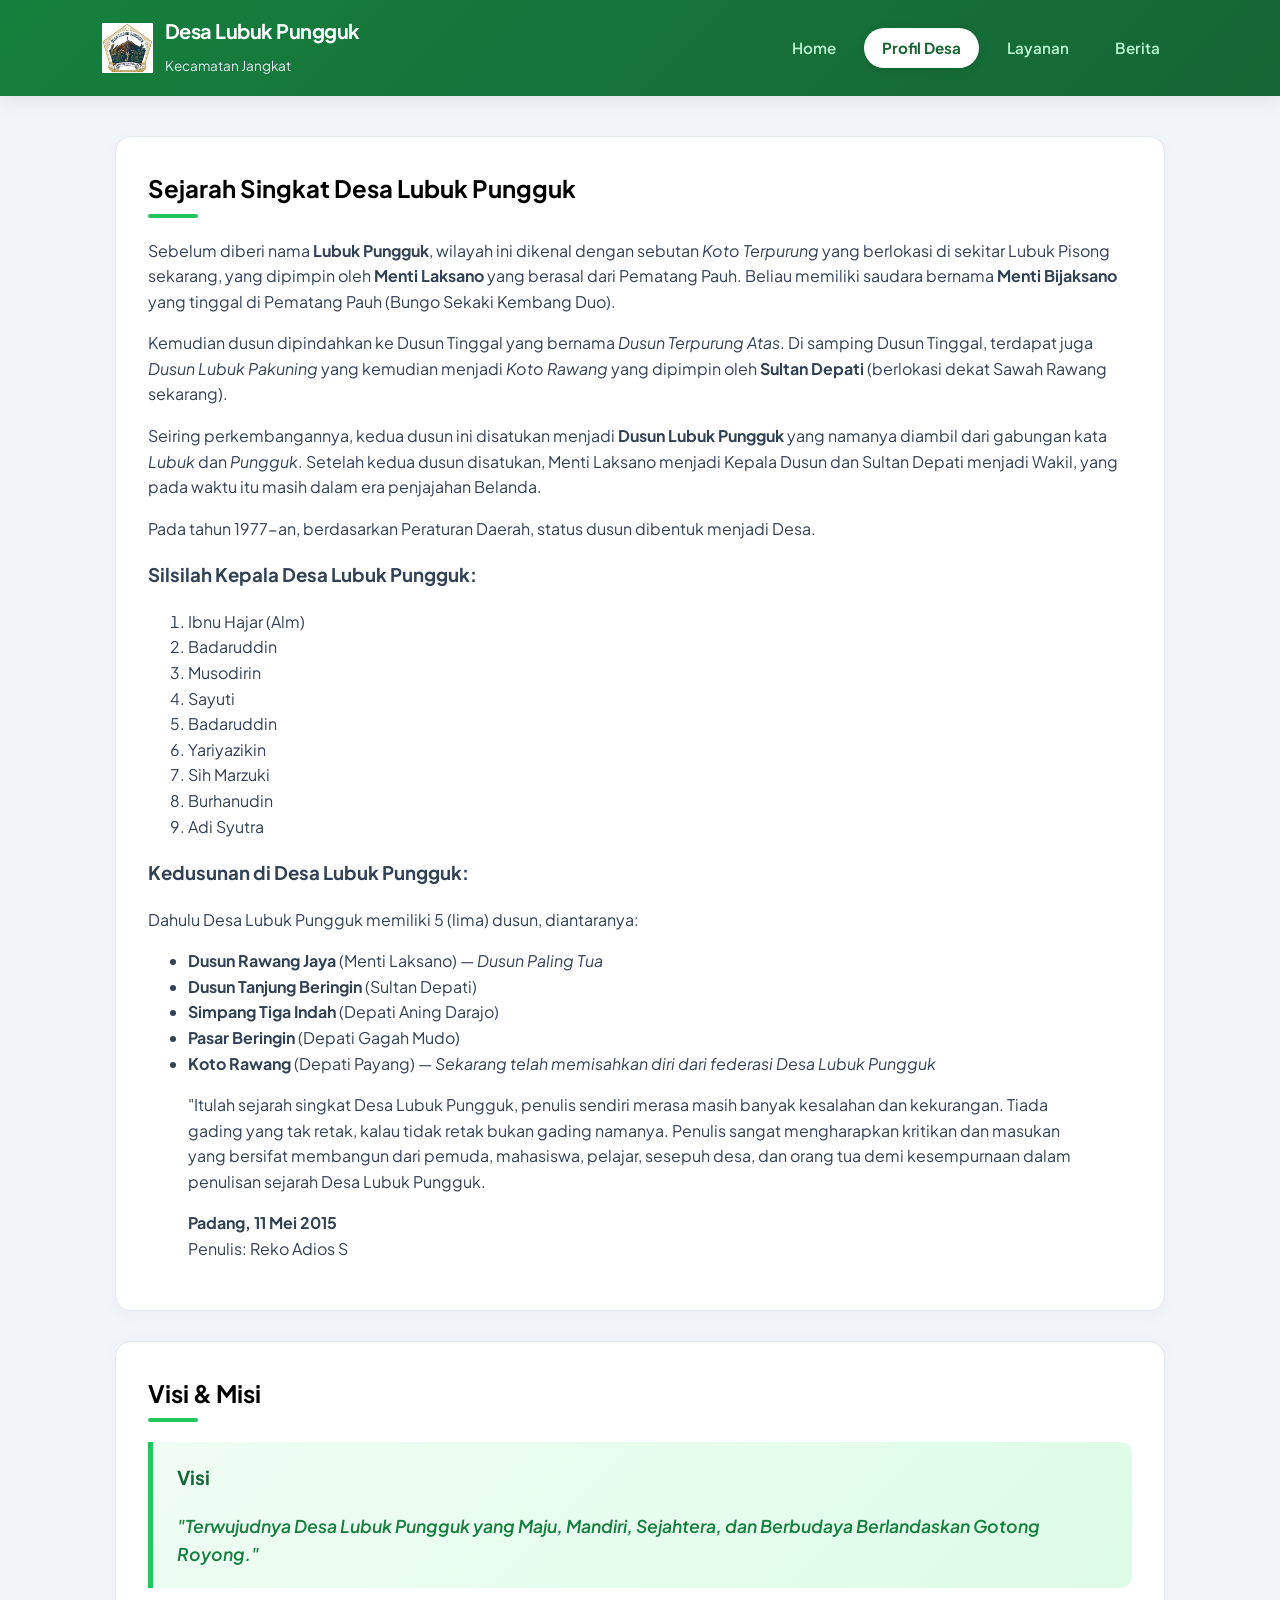
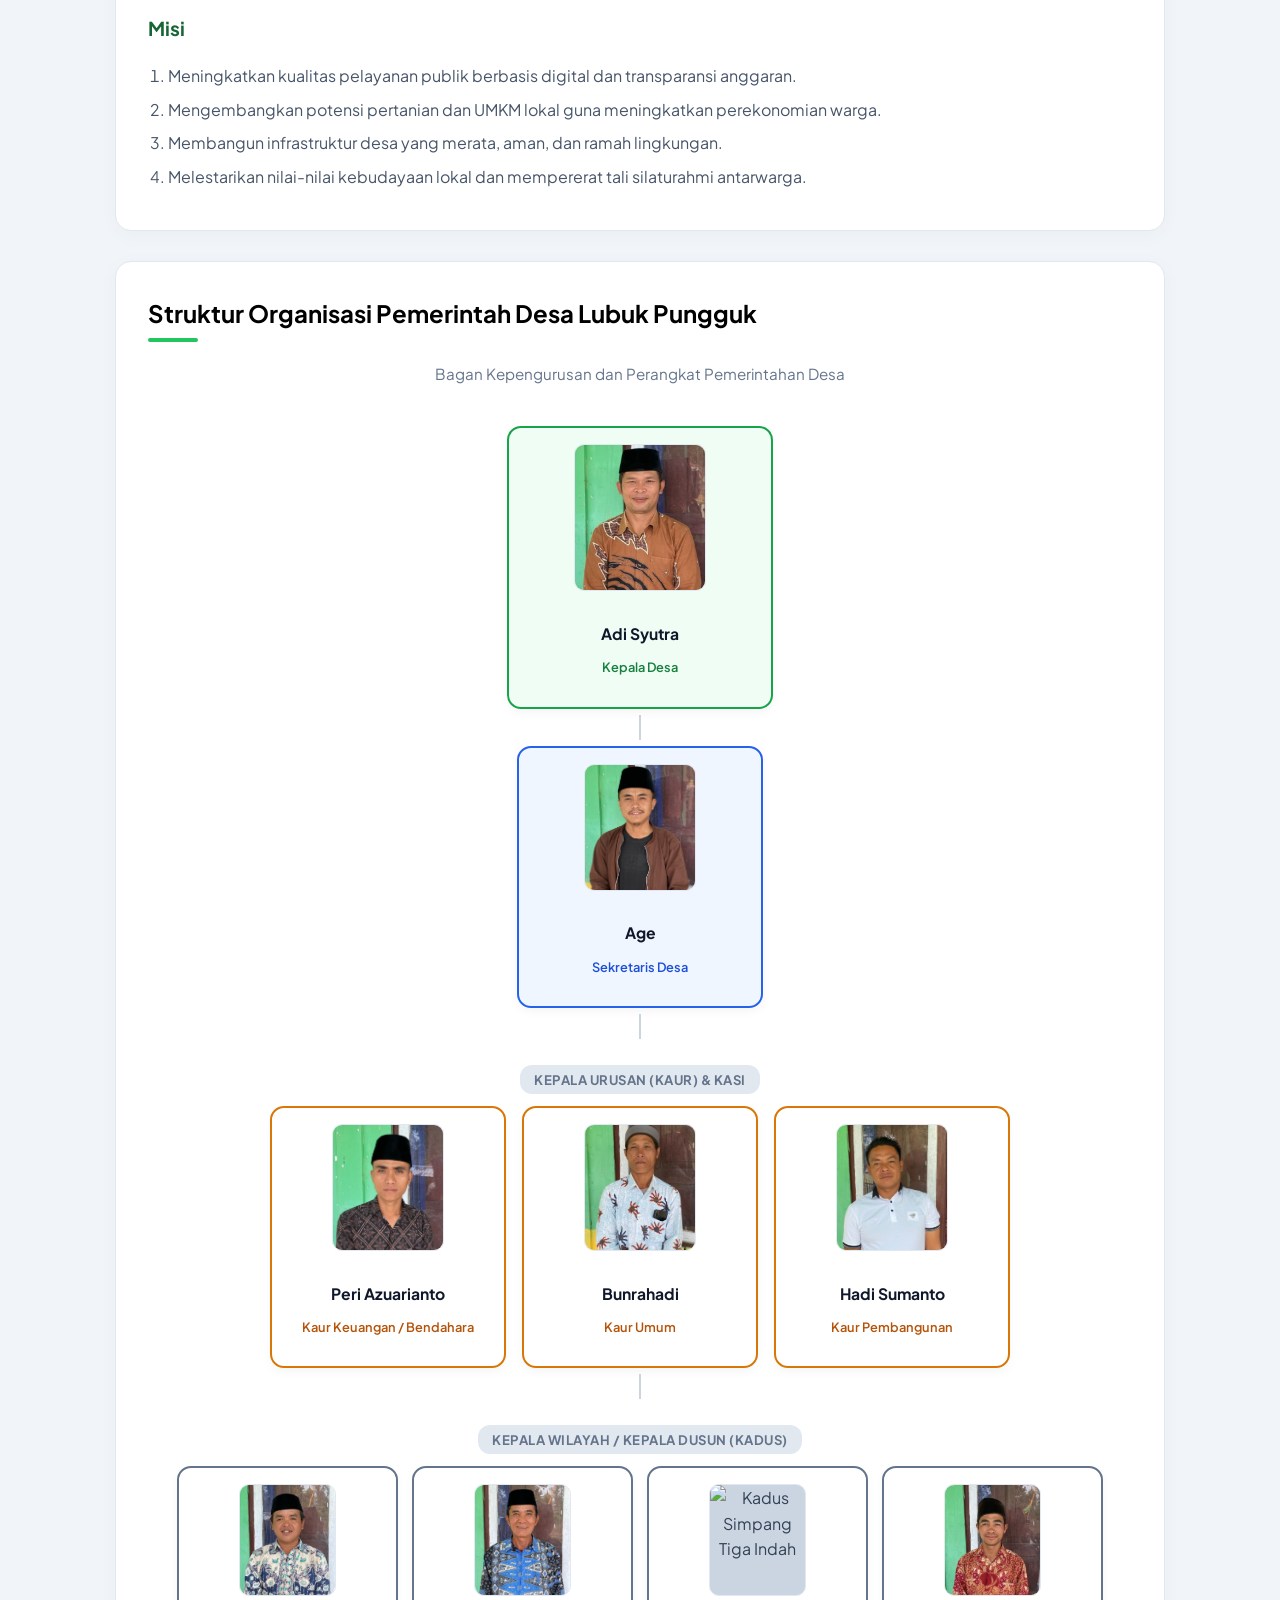
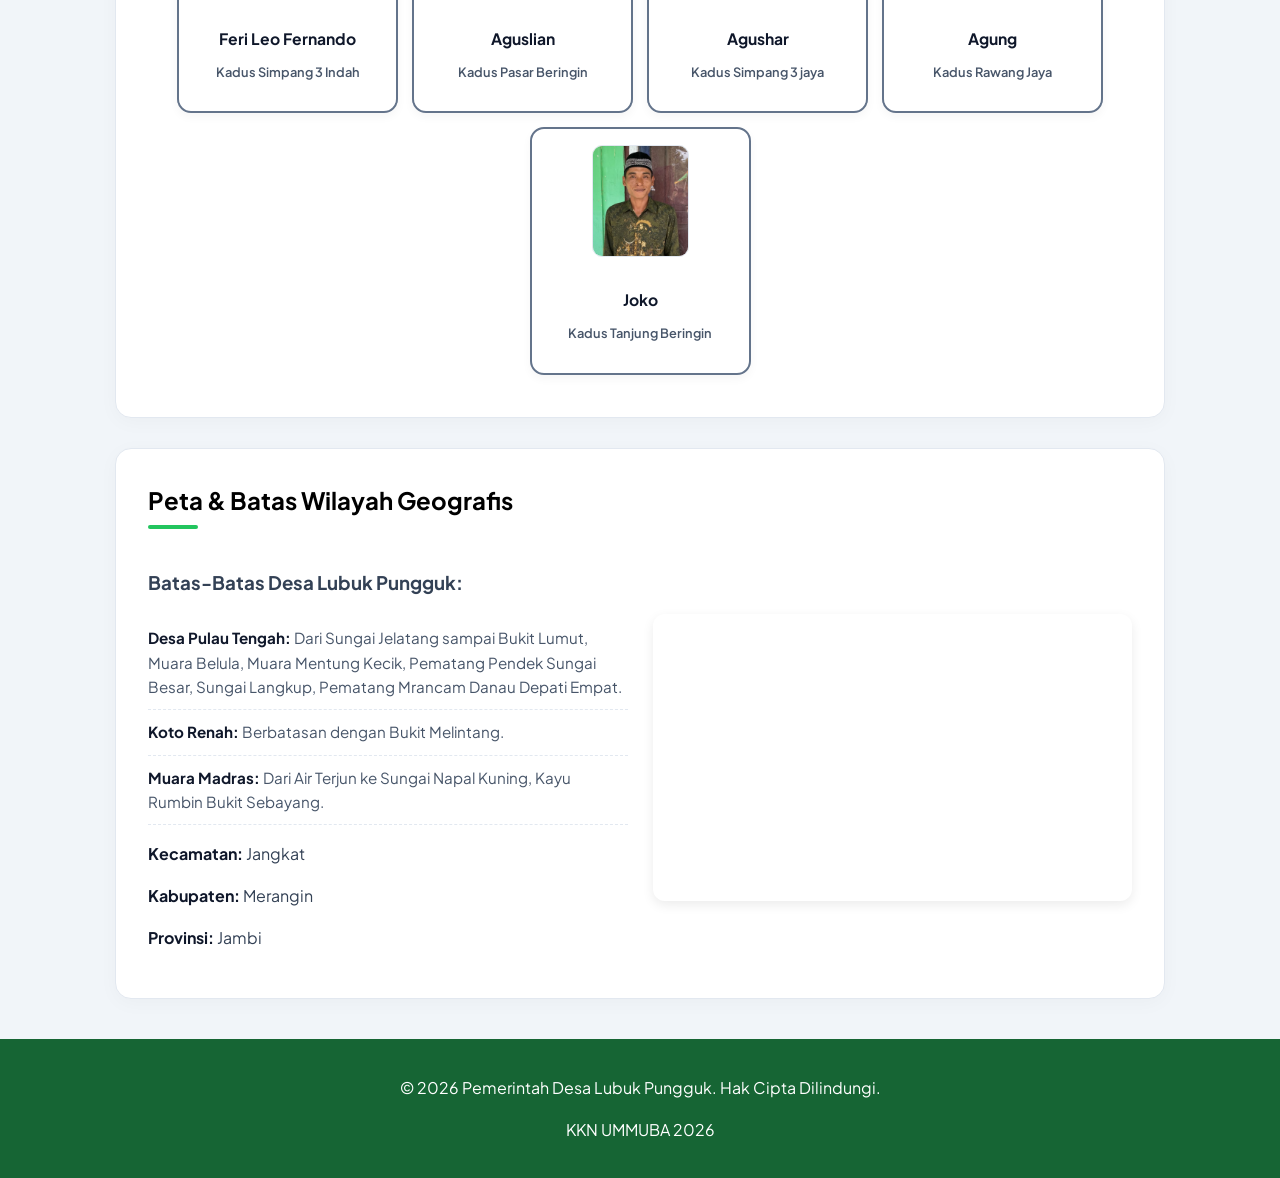
==== profile.html @ f2534c93 "Add files via upload" ====
<!DOCTYPE html>
<html lang="id">

<head>
    <meta charset="UTF-8">
    <meta name="viewport" content="width=device-width, initial-scale=1.0">
    <title>Profil Desa - Desa Lubuk Pungguk</title>
    <link rel="stylesheet" href="profile.css">
</head>

<body>

    <!-- Header & Navigasi -->
    <header class="navbar">
        <div class="logo">
            <img src="LOGO DESA1.png" alt="Logo Desa Lubuk Pungguk">
            <div class="logo-text">
                <h2>Desa Lubuk Pungguk</h2>
                <p>Kecamatan Jangkat</p>
            </div>
        </div>
        <nav>
            <a href="index.html">Home</a>
            <a href="profile.html" class="active">Profil Desa</a>
            <a href="Layanan.html">Layanan</a>
            <a href="berita.html" class="active">Berita</a>
        </nav>
    </header>

    <!-- Konten Utama Profil -->
    <main class="container">

        <!-- Sejarah Singkat & Kronologis Desa -->
        <section class="sejarah-section">
            <h2>Sejarah Singkat Desa Lubuk Pungguk</h2>

            <article class="isi-sejarah">
                <p>
                    Sebelum diberi nama <strong>Lubuk Pungguk</strong>, wilayah ini dikenal dengan sebutan <em>Koto
                        Terpurung</em> yang berlokasi di sekitar Lubuk Pisong sekarang, yang dipimpin oleh <strong>Menti
                        Laksano</strong> yang berasal dari Pematang Pauh. Beliau memiliki saudara bernama <strong>Menti
                        Bijaksano</strong> yang tinggal di Pematang Pauh (Bungo Sekaki Kembang Duo).
                </p>
                <p>
                    Kemudian dusun dipindahkan ke Dusun Tinggal yang bernama <em>Dusun Terpurung Atas</em>. Di samping
                    Dusun Tinggal, terdapat juga <em>Dusun Lubuk Pakuning</em> yang kemudian menjadi <em>Koto
                        Rawang</em> yang dipimpin oleh <strong>Sultan Depati</strong> (berlokasi dekat Sawah Rawang
                    sekarang).
                </p>
                <p>
                    Seiring perkembangannya, kedua dusun ini disatukan menjadi <strong>Dusun Lubuk Pungguk</strong> yang
                    namanya diambil dari gabungan kata <em>Lubuk</em> dan <em>Pungguk</em>. Setelah kedua dusun
                    disatukan, Menti Laksano menjadi Kepala Dusun dan Sultan Depati menjadi Wakil, yang pada waktu itu
                    masih dalam era penjajahan Belanda.
                </p>
                <p>
                    Pada tahun 1977-an, berdasarkan Peraturan Daerah, status dusun dibentuk menjadi Desa.
                </p>

                <!-- Daftar Mantan Kepala Desa -->
                <div class="sub-sejarah-box">
                    <h3>Silsilah Kepala Desa Lubuk Pungguk:</h3>
                    <ol class="list-kades">
                        <li>Ibnu Hajar (Alm)</li>
                        <li>Badaruddin</li>
                        <li>Musodirin</li>
                        <li>Sayuti</li>
                        <li>Badaruddin</li>
                        <li>Yariyazikin</li>
                        <li>Sih Marzuki</li>
                        <li>Burhanudin</li>
                        <li>Adi Syutra</li>
                    </ol>
                </div>

                <!-- Pembagian Dusun -->
                <div class="sub-sejarah-box">
                    <h3>Kedusunan di Desa Lubuk Pungguk:</h3>
                    <p>Dahulu Desa Lubuk Pungguk memiliki 5 (lima) dusun, diantaranya:</p>
                    <ul class="list-dusun">
                        <li><strong>Dusun Rawang Jaya</strong> (Menti Laksano) — <em>Dusun Paling Tua</em></li>
                        <li><strong>Dusun Tanjung Beringin</strong> (Sultan Depati)</li>
                        <li><strong>Simpang Tiga Indah</strong> (Depati Aning Darajo)</li>
                        <li><strong>Pasar Beringin</strong> (Depati Gagah Mudo)</li>
                        <li><strong>Koto Rawang</strong> (Depati Payang) — <em>Sekarang telah memisahkan diri dari
                                federasi Desa Lubuk Pungguk</em></li>
                    </ul>
                </div>

                <!-- Catatan Penulis -->
                <blockquote class="catatan-penulis">
                    <p>
                        "Itulah sejarah singkat Desa Lubuk Pungguk, penulis sendiri merasa masih banyak kesalahan dan
                        kekurangan. Tiada gading yang tak retak, kalau tidak retak bukan gading namanya. Penulis sangat
                        mengharapkan kritikan dan masukan yang bersifat membangun dari pemuda, mahasiswa, pelajar,
                        sesepuh desa, dan orang tua demi kesempurnaan dalam penulisan sejarah Desa Lubuk Pungguk.
                    </p>
                    <div class="penulis-foot">
                        <strong>Padang, 11 Mei 2015</strong><br>
                        <span>Penulis: Reko Adios S</span>
                    </div>
                </blockquote>
            </article>
        </section>

        <!-- Visi & Misi -->
        <section class="visi-misi-section">
            <h2>Visi & Misi</h2>

            <div class="box-visi">
                <h3>Visi</h3>
                <p class="visi-text">"Terwujudnya Desa Lubuk Pungguk yang Maju, Mandiri, Sejahtera, dan Berbudaya
                    Berlandaskan Gotong Royong."</p>
            </div>

            <div class="box-misi">
                <h3>Misi</h3>
                <ol>
                    <li>Meningkatkan kualitas pelayanan publik berbasis digital dan transparansi anggaran.</li>
                    <li>Mengembangkan potensi pertanian dan UMKM lokal guna meningkatkan perekonomian warga.</li>
                    <li>Membangun infrastruktur desa yang merata, aman, dan ramah lingkungan.</li>
                    <li>Melestarikan nilai-nilai kebudayaan lokal dan mempererat tali silaturahmi antarwarga.</li>
                </ol>
            </div>
        </section>

        <!-- Struktur Organisasi / Perangkat Desa (Organigram) -->
        <section class="struktur-section">
            <h2>Struktur Organisasi Pemerintah Desa Lubuk Pungguk</h2>
            <p class="subtitle-bagan">Bagan Kepengurusan dan Perangkat Pemerintahan Desa</p>

            <div class="organigram-wrapper">

                <!-- Tingkat 1: Kepala Desa -->
                <div class="level-top">
                    <div class="card-organigram kades">
                        <div class="foto-box">
                            <img src="pak kades.jpeg" alt="Foto Kepala Desa">
                        </div>
                        <div class="info-box">
                            <h4>Adi Syutra</h4>
                            <p class="jabatan">Kepala Desa</p>
                        </div>
                    </div>
                </div>

                <div class="line-vertical"></div>

                <!-- Tingkat 2: Sekretaris Desa -->
                <div class="level-sekretaris">
                    <div class="card-organigram sekdes">
                        <div class="foto-box">
                            <img src="pak sekdes.jpeg" alt="Foto Sekretaris Desa">
                        </div>
                        <div class="info-box">
                            <h4>Age</h4>
                            <p class="jabatan">Sekretaris Desa</p>
                        </div>
                    </div>
                </div>

                <div class="line-vertical"></div>

                <!-- Tingkat 3: Kepala Urusan (Kaur) & Kepala Seksi (Kasi) -->
                <div class="group-title">Kepala Urusan (Kaur) & Kasi</div>
                <div class="level-kaur">
                    <div class="card-organigram kaur">
                        <div class="foto-box">
                            <img src="pak bendahara.jpeg" alt="Foto Kaur Keuangan">
                        </div>
                        <div class="info-box">
                            <h4>Peri Azuarianto</h4>
                            <p class="jabatan">Kaur Keuangan / Bendahara</p>
                        </div>
                    </div>

                    <div class="card-organigram kaur">
                        <div class="foto-box">
                            <img src="Kaur umum.jpeg" alt="Foto Kaur Perencanaan">
                        </div>
                        <div class="info-box">
                            <h4>Bunrahadi</h4>
                            <p class="jabatan">Kaur Umum</p>
                        </div>
                    </div>

                    <div class="card-organigram kaur">
                        <div class="foto-box">
                            <img src="Kaur pembangunan.jpeg" alt="Foto Kasi Pemerintahan">
                        </div>
                        <div class="info-box">
                            <h4>Hadi Sumanto</h4>
                            <p class="jabatan">Kaur Pembangunan</p>
                        </div>
                    </div>
                </div>

                <div class="line-vertical"></div>

                <!-- Tingkat 4: Kepala Dusun (5 Kadus) -->
                <div class="group-title">Kepala Wilayah / Kepala Dusun (Kadus)</div>
                <div class="level-kadus">
                    <div class="card-organigram kadus">
                        <div class="foto-box">
                            <img src="kadus simpang 3 indah.jpeg" alt="Kadus Simpang 3 Indah">
                        </div>
                        <div class="info-box">
                            <h4>Feri Leo Fernando</h4>
                            <p class="jabatan">Kadus Simpang 3 Indah</p>
                        </div>
                    </div>

                    <div class="card-organigram kadus">
                        <div class="foto-box">
                            <img src="Kadus pasar beringin.jpeg" alt="Kadus Pasar Beringin">
                        </div>
                        <div class="info-box">
                            <h4>Aguslian</h4>
                            <p class="jabatan">Kadus Pasar Beringin</p>
                        </div>
                    </div>

                    <div class="card-organigram kadus">
                        <div class="foto-box">
                            <img src="kadus simpang 3 Jaya.jpeg" alt="Kadus Simpang Tiga Indah">
                        </div>
                        <div class="info-box">
                            <h4>Agushar</h4>
                            <p class="jabatan">Kadus Simpang 3 jaya</p>
                        </div>
                    </div>

                    <div class="card-organigram kadus">
                        <div class="foto-box">
                            <img src="Kadus rawang jaya.jpeg" alt="Kadus Pasar Beringin">
                        </div>
                        <div class="info-box">
                            <h4>Agung</h4>
                            <p class="jabatan">Kadus Rawang Jaya</p>
                        </div>
                    </div>

                    <div class="card-organigram kadus">
                        <div class="foto-box">
                            <img src="Kadus tanjung beringin.jpeg" alt="Kadus Koto Rawang">
                        </div>
                        <div class="info-box">
                            <h4>Joko</h4>
                            <p class="jabatan">Kadus Tanjung Beringin</p>
                        </div>
                    </div>
                </div>

            </div>
        </section>

        <!-- Wilayah & Geografis -->
        <section class="geografis-section">
            <h2>Peta & Batas Wilayah Geografis</h2>
            <div class="geografis-box">
                <div class="info-geografis">
                    <h3>Batas-Batas Desa Lubuk Pungguk:</h3>
                    <ul class="list-batas">
                        <li><strong>Desa Pulau Tengah:</strong> Dari Sungai Jelatang sampai Bukit Lumut, Muara Belula,
                            Muara Mentung Kecik, Pematang Pendek Sungai Besar, Sungai Langkup, Pematang Mrancam Danau
                            Depati Empat.</li>
                        <li><strong>Koto Renah:</strong> Berbatasan dengan Bukit Melintang.</li>
                        <li><strong>Muara Madras:</strong> Dari Air Terjun ke Sungai Napal Kuning, Kayu Rumbin Bukit
                            Sebayang.</li>
                    </ul>

                    <div class="admin-detail">
                        <p><strong>Kecamatan:</strong> Jangkat</p>
                        <p><strong>Kabupaten:</strong> Merangin</p>
                        <p><strong>Provinsi:</strong> Jambi</p>
                    </div>
                </div>

                <!-- Google Maps Embed Desa Lubuk Pungguk -->
                <div class="peta-box">
                    <iframe
                        src="https://www.google.com/maps/embed?pb=!1m18!1m12!1m3!1d63777.67490333792!2d101.76000000000002!3d-2.5200000000000005!2m3!1f0!2f0!3f0!3m2!1i1024!2i768!4f13.1!3m3!1m2!1s0x2e2a10c71d23da1b%3A0xb9422a95101a8078!2sLubuk%20Pungguk%2C%20Kec.%20Jangkat%2C%20Kabupaten%20Merangin%2C%20Jambi!5e0!3m2!1sid!2sid!4v1700000000000!5m2!1sid!2sid"
                        width="100%" height="280" style="border:0; border-radius: 8px;" allowfullscreen=""
                        loading="lazy" referrerpolicy="no-referrer-when-downgrade">
                    </iframe>
                </div>
            </div>
        </section>

    </main>

    <!-- Footer -->
    <footer>
        <p>&copy; 2026 Pemerintah Desa Lubuk Pungguk. Hak Cipta Dilindungi.</p>
        <P>KKN UMMUBA 2026</P>
    </footer>

    <script src="script.js"></script>
</body>

</html>
---- profile.css ----
/* =========================================================
   DESAIN MODERN UNIVERSAL - DESA LUBUK PUNGGUK
   ========================================================= */

/* Import Font Modern 'Plus Jakarta Sans' dari Google Fonts */
@import url('https://fonts.googleapis.com/css2?family=Plus+Jakarta+Sans:wght@400;500;600;700&display=swap');

body {
    font-family: 'Plus Jakarta Sans', -apple-system, BlinkMacSystemFont, sans-serif;
    margin: 0;
    padding: 0;
    background-color: #f1f5f9; /* Background soft abu-abu terang */
    color: #334155;
    line-height: 1.6;
}

/* Header & Navigasi Universal (Sama Konsisten di Semua Halaman) */
/* Header & Navigasi Universal */
header {
    background: linear-gradient(135deg, #15803d 0%, #166534 100%);
    color: white;
    display: flex;
    justify-content: space-between;
    align-items: center;
    padding: 1.2rem 8%;
    position: sticky;
    top: 0;
    z-index: 100;
    box-shadow: 0 4px 20px rgba(0, 0, 0, 0.08);
}

.logo h2 {
    margin: 0;
    font-size: 1.35rem;
    font-weight: 700;
    letter-spacing: -0.5px;
}

nav {
    display: flex;
    align-items: center;
}

/* Style dasar menu navigasi */
nav a {
    color: #bbf7d0;
    text-decoration: none;
    margin-left: 10px;
    font-weight: 600;
    font-size: 0.95rem;
    padding: 8px 18px;
    border-radius: 20px;
    /* Transisi halus saat kursor diarahkan */
    transition: all 0.3s ease; 
    position: relative;
}

/* EFEK HOVER: Saat kursor diarahkan ke menu (Home, Profil, Layanan, dll) */
nav a:hover {
    color: #ffffff;
    background-color: rgba(255, 255, 255, 0.2); /* Latar belakang putih transparan */
    transform: translateY(-2px);                  /* Efek terangkat sedikit ke atas */
    box-shadow: 0 4px 10px rgba(0, 0, 0, 0.15);  /* Bayangan lembut di bawah menu */
}

/* Tampilan untuk menu yang sedang AKTIF (Halaman yang dibuka) */
nav a.active {
    color: #166534;
    background-color: #ffffff;                    /* Latar belakang putih solid */
    font-weight: 700;
    box-shadow: 0 2px 8px rgba(0, 0, 0, 0.1);
}

/* Bagian Logo + Teks Desa */
.logo {
    display: flex;
    align-items: center;
    gap: 12px; /* Jarak antara gambar logo dan teks */
}

.logo img {
    height: 50px; /* Ukuran tinggi logo */
    width: auto;
    object-fit: contain;
}

.logo-text h2 {
    margin: 0;
    font-size: 1.25rem;
    font-weight: 700;
    color: #ffffff;
    line-height: 1.2;
}

/* Menghapus garis hijau default h2 khusus untuk teks logo */
.logo-text h2::after {
    display: none;
}

.logo-text p {
    margin: 2px 0 0 0;
    font-size: 0.85rem;
    color: #e2e8f0;
    font-weight: 400;
}
/* Layout Konten Utama */
.container {
    max-width: 1050px;
    margin: 40px auto;
    padding: 0 20px;
}

section {
    background: #ffffff;
    padding: 32px;
    margin-bottom: 30px;
    border-radius: 16px;
    box-shadow: 0 4px 20px rgba(0, 0, 0, 0.03);
    border: 1px solid #e2e8f0;
}

h2 {
    color: black;
    font-size: 1.5rem;
    font-weight: 700;
    margin-top: 0;
    margin-bottom: 20px;
    position: relative;
    padding-bottom: 10px;
}

/* Akses garis hijau kecil di bawah setiap judul H2 */
h2::after {
    content: '';
    position: absolute;
    bottom: 0;
    left: 0;
    width: 50px;
    height: 4px;
    background-color: #22c55e;
    border-radius: 2px;
}

/* =========================================================
   PERBAIKAN CSS KHUSUS HALAMAN PROFIL DESA
   ========================================================= */

/* Box Visi Desa */
.box-visi {
    background: linear-gradient(135deg, #f0fdf4 0%, #dcfce7 100%);
    border-left: 5px solid #22c55e;
    padding: 20px 24px;
    border-radius: 0 12px 12px 0;
    margin-bottom: 25px;
}

.box-visi h3, .box-misi h3 {
    margin-top: 0;
    color: #166534;
    font-size: 1.2rem;
}

.visi-text {
    font-size: 1.1rem;
    font-weight: 600;
    font-style: italic;
    color: #15803d;
    margin: 8px 0 0 0;
}

/* List Misi Desa */
.box-misi ol {
    padding-left: 20px;
    margin: 10px 0 0 0;
}

.box-misi li {
    margin-bottom: 8px;
    color: #475569;
}

/* Structure Kartu Perangkat Desa Horizontal */
.grid-perangkat {
    display: flex;
    flex-direction: column;
    gap: 16px;
    margin-top: 25px;
}

.card-perangkat {
    display: flex;
    align-items: center;
    background: #ffffff;
    border: 1px solid #e2e8f0;
    border-radius: 14px;
    padding: 16px 24px;
    box-shadow: 0 2px 8px rgba(0, 0, 0, 0.02);
    transition: all 0.25 ease;
}

.card-perangkat:hover {
    transform: translateX(6px);
    box-shadow: 0 8px 20px rgba(0, 0, 0, 0.06);
    border-color: #cbd5e1;
}

/* Penanda Kartu Kepala Desa */
.card-perangkat.kades {
    border: 2px solid #22c55e;
    background: linear-gradient(135deg, #ffffff 0%, #f0fdf4 100%);
}

/* =========================================================
   STYLING BAGAN ORGANOGRAM / STRUKTUR POHON
   ========================================================= */

.organogram-wrapper {
    width: 100%;
    overflow-x: auto;
    padding: 20px 0;
}

.tree {
    display: flex;
    justify-content: center;
}

.tree ul {
    padding-top: 20px;
    position: relative;
    transition: all 0.5s;
    display: flex;
    justify-content: center;
}

.tree li {
    float: left;
    text-align: center;
    list-style-type: none;
    position: relative;
    padding: 20px 10px 0 10px;
    transition: all 0.5s;
}

/* Garis penghubung vertikal dan horizontal */
.tree li::before, .tree li::after {
    content: '';
    position: absolute;
    top: 0;
    right: 50%;
    border-top: 2px solid #cbd5e1;
    width: 50%;
    height: 20px;
}

.tree li::after {
    right: auto;
    left: 50%;
    border-left: 2px solid #cbd5e1;
}

/* Menghapus garis berlebih pada node paling luar */
.tree li:only-child::after, .tree li:only-child::before {
    display: none;
}

.tree li:only-child {
    padding-top: 0;
}

.tree li:first-child::before, .tree li:last-child::after {
    border: none;
}

.tree li:last-child::before {
    border-right: 2px solid #cbd5e1;
    border-radius: 0 5px 0 0;
}

.tree li:first-child::after {
    border-radius: 5px 0 0 0;
}

.tree ul ul::before {
    content: '';
    position: absolute;
    top: 0;
    left: 50%;
    border-left: 2px solid #cbd5e1;
    width: 0;
    height: 20px;
}

/* Kartu Node Perangkat */
.card-node {
    background: #ffffff;
    border: 2px solid #e2e8f0;
    border-radius: 12px;
    display: inline-flex;
    align-items: center;
    gap: 12px;
    padding: 12px 18px;
    box-shadow: 0 4px 10px rgba(0, 0, 0, 0.04);
    min-width: 220px;
    transition: all 0.3s ease;
}

.card-node:hover {
    transform: translateY(-3px);
    box-shadow: 0 6px 15px rgba(0, 0, 0, 0.08);
}

/* =========================================================
   STYLING BAGAN ORGANIGRAM DESA (FOTO LEBIH BESAR)
   ========================================================= */

.subtitle-bagan {
    text-align: center;
    color: #64748b;
    margin-bottom: 30px;
    font-size: 0.95rem;
}

.organigram-wrapper {
    display: flex;
    flex-direction: column;
    align-items: center;
    width: 100%;
    overflow-x: auto;
    padding: 10px 0;
}

/* Kartu Organigram General (Divertikalkan agar foto fleksibel & lega) */
.card-organigram {
    background: #ffffff;
    border: 2px solid #e2e8f0;
    border-radius: 14px;
    padding: 16px;
    display: flex;
    flex-direction: column; /* Mengubah posisi foto ke atas & teks ke bawah */
    align-items: center;
    text-align: center;
    width: 200px; /* Ukuran kartu disesuaikan */
    box-shadow: 0 4px 10px rgba(0, 0, 0, 0.04);
    transition: transform 0.2s ease, border-color 0.2s ease;
}

.card-organigram:hover {
    transform: translateY(-4px);
}

/* Ukuran Foto diperbesar dari 50px menjadi 100px - 120px */
.card-organigram .foto-box {
    width: 110px;
    height: 125px;
    border-radius: 10px;
    overflow: hidden;
    flex-shrink: 0;
    background-color: #cbd5e1;
    margin-bottom: 12px;
    border: 1px solid #e2e8f0;
}

.card-organigram .foto-box img {
    width: 100%;
    height: 100%;
    object-fit: cover;
}

.card-organigram .info-box h4 {
    font-size: 0.98rem;
    color: #0f172a;
    margin-bottom: 4px;
    line-height: 1.3;
    font-weight: 700;
}

.card-organigram .info-box .jabatan {
    font-size: 0.8rem;
    font-weight: 600;
}

/* Warna Khusus Hirarki & Penyesuaian Ukuran Kartu Utama */
.card-organigram.kades {
    border-color: #16a34a;
    background-color: #f0fdf4;
    width: 230px; /* Kepala Desa dibuat sedikit lebih besar */
}
.card-organigram.kades .foto-box {
    width: 130px;
    height: 145px;
}
.card-organigram.kades .jabatan { color: #15803d; }

.card-organigram.bpd {
    border: 2px dashed #0284c7;
    background-color: #f0f9ff;
    width: 210px;
}
.card-organigram.bpd .jabatan { color: #0369a1; }

.card-organigram.sekdes {
    border-color: #2563eb;
    background-color: #eff6ff;
    width: 210px;
}
.card-organigram.sekdes .jabatan { color: #1d4ed8; }

.card-organigram.kaur {
    border-color: #d97706;
}
.card-organigram.kaur .jabatan { color: #b45309; }

.card-organigram.kadus {
    border-color: #64748b;
    width: 185px;
}
.card-organigram.kadus .foto-box {
    width: 95px;
    height: 110px;
}
.card-organigram.kadus .jabatan { color: #475569; }

/* Garis-Garis Penghubung Bagan */
.line-vertical {
    width: 2px;
    height: 25px;
    background-color: #cbd5e1;
    margin: 6px 0;
}

.level-top {
    display: flex;
    align-items: center;
    gap: 30px;
    position: relative;
}

.garis-koordinasi-bpd {
    width: 40px;
    height: 2px;
    border-top: 2px dashed #0284c7;
}

.group-title {
    font-size: 0.82rem;
    font-weight: 700;
    text-transform: uppercase;
    letter-spacing: 0.5px;
    color: #64748b;
    margin: 20px 0 12px 0;
    background: #e2e8f0;
    padding: 4px 14px;
    border-radius: 12px;
}

/* Layout Baris */
.level-kaur {
    display: flex;
    flex-wrap: wrap;
    justify-content: center;
    gap: 16px;
}

.level-kadus {
    display: flex;
    flex-wrap: wrap;
    justify-content: center;
    gap: 14px;
    max-width: 1000px;
}

/* Responsif Layar HP */
@media (max-width: 768px) {
    .level-top {
        flex-direction: column;
        gap: 12px;
    }
    .garis-koordinasi-bpd {
        width: 2px;
        height: 20px;
    }
    .card-organigram {
        width: 100% !important;
        max-width: 260px;
    }
}

/* Geografis & Peta Desa Lubuk Pungguk */
.geografis-box {
    display: flex;
    gap: 25px;
    flex-wrap: wrap;
    align-items: center;
    margin-top: 20px;
}

.info-geografis {
    flex: 1;
    min-width: 260px;
}

.info-geografis ul {
    list-style: none;
    padding-left: 0;
    margin: 0;
}

.info-geografis li {
    padding: 10px 0;
    border-bottom: 1px dashed #e2e8f0;
    color: #475569;
    font-size: 0.95rem;
}

.info-geografis strong {
    color: #0f172a;
}

.peta-box {
    flex: 1;
    min-width: 300px;
    border-radius: 12px;
    overflow: hidden;
    box-shadow: 0 4px 12px rgba(0, 0, 0, 0.08);
}

/* =========================================================
   STYLE HALAMAN LAYANAN DESA
   ========================================================= */
.banner-layanan {
    background: linear-gradient(135deg, #f0fdf4 0%, #dcfce7 100%);
    border: 1px solid #bbf7d0;
}

.jam-operasional {
    background-color: #ffffff;
    padding: 14px 20px;
    border-radius: 12px;
    margin-top: 15px;
    display: inline-block;
    border: 1px solid #86efac;
    box-shadow: 0 2px 8px rgba(34, 197, 94, 0.08);
}

.jam-operasional p {
    margin: 2px 0;
    color: #15803d;
    font-size: 0.95rem;
}

.grid-layanan {
    display: grid;
    grid-template-columns: repeat(auto-fit, minmax(280px, 1fr));
    gap: 22px;
    margin-top: 25px;
}

.card-layanan {
    background: #ffffff;
    border: 1px solid #e2e8f0;
    border-radius: 16px;
    padding: 24px;
    box-shadow: 0 4px 12px rgba(0, 0, 0, 0.02);
    transition: all 0.3s cubic-bezier(0.4, 0, 0.2, 1);
    position: relative;
    overflow: hidden;
}

.card-layanan:hover {
    transform: translateY(-6px);
    box-shadow: 0 12px 24px rgba(0, 0, 0, 0.08);
}

.icon-layanan {
    font-size: 2.2rem;
    margin-bottom: 12px;
    display: inline-block;
    background: #f0fdf4;
    padding: 10px;
    border-radius: 12px;
}

.card-layanan h3 {
    margin: 0 0 10px 0;
    color: #166534;
    font-size: 1.15rem;
    font-weight: 700;
}

.aluran-langkah {
    display: grid;
    grid-template-columns: repeat(auto-fit, minmax(200px, 1fr));
    gap: 20px;
    margin-top: 25px;
}

.langkah {
    background: #f8fafc;
    border-radius: 14px;
    padding: 24px 18px;
    text-align: center;
    border: 1px solid #e2e8f0;
}

.nomor-langkah {
    width: 46px;
    height: 46px;
    background: linear-gradient(135deg, #22c55e, #15803d);
    color: white;
    font-weight: 700;
    font-size: 1.2rem;
    border-radius: 50%;
    display: flex;
    align-items: center;
    justify-content: center;
    margin: 0 auto 16px auto;
}

.bantuan-section {
    text-align: center;
    background: linear-gradient(135deg, #ffffff 0%, #f0fdf4 100%);
}

.btn-wa {
    display: inline-block;
    background-color: #25d366;
    color: white;
    padding: 14px 28px;
    text-decoration: none;
    font-weight: 600;
    border-radius: 30px;
    margin-top: 15px;
    box-shadow: 0 6px 18px rgba(37, 211, 102, 0.35);
}

/* Footer */
footer {
    text-align: center;
    padding: 20px;
    background-color: #166534;
    color: white;
    margin-top: 40px;
}

/* Styling Tombol Back to Top */
#backToTop {
    display: none;
    position: fixed;
    bottom: 30px;
    right: 30px;
    z-index: 99;
    font-size: 1.2rem;
    font-weight: bold;
    border: none;
    outline: none;
    background-color: white;
    color: #1b7a43;
    cursor: pointer;
    padding: 12px 18px;
    border-radius: 50%;
    box-shadow: 0 4px 12px rgba(0,0,0,0.2);
    transition: background-color 0.2s, transform 0.2s;
}

#backToTop:hover {
    background-color: white;
    transform: translateY(-3px);
}

html {
    scroll-behavior: smooth;
}
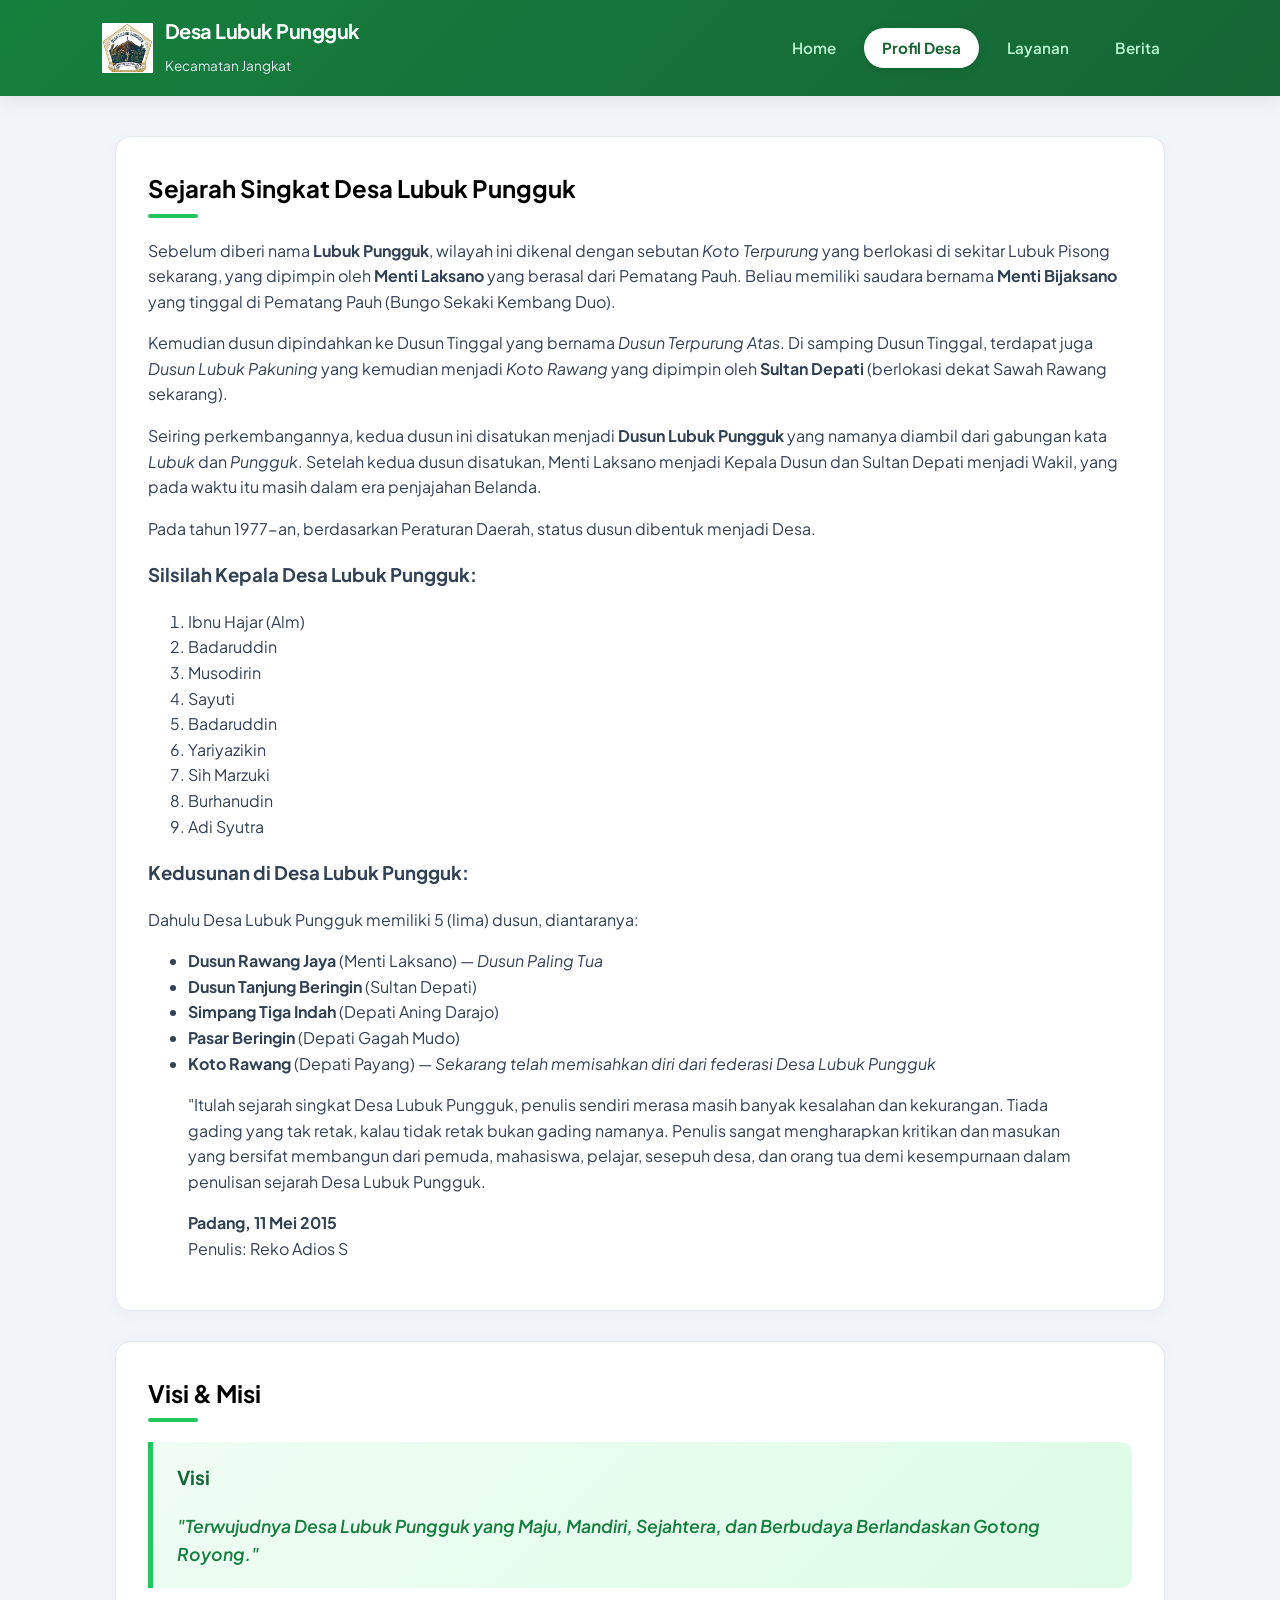
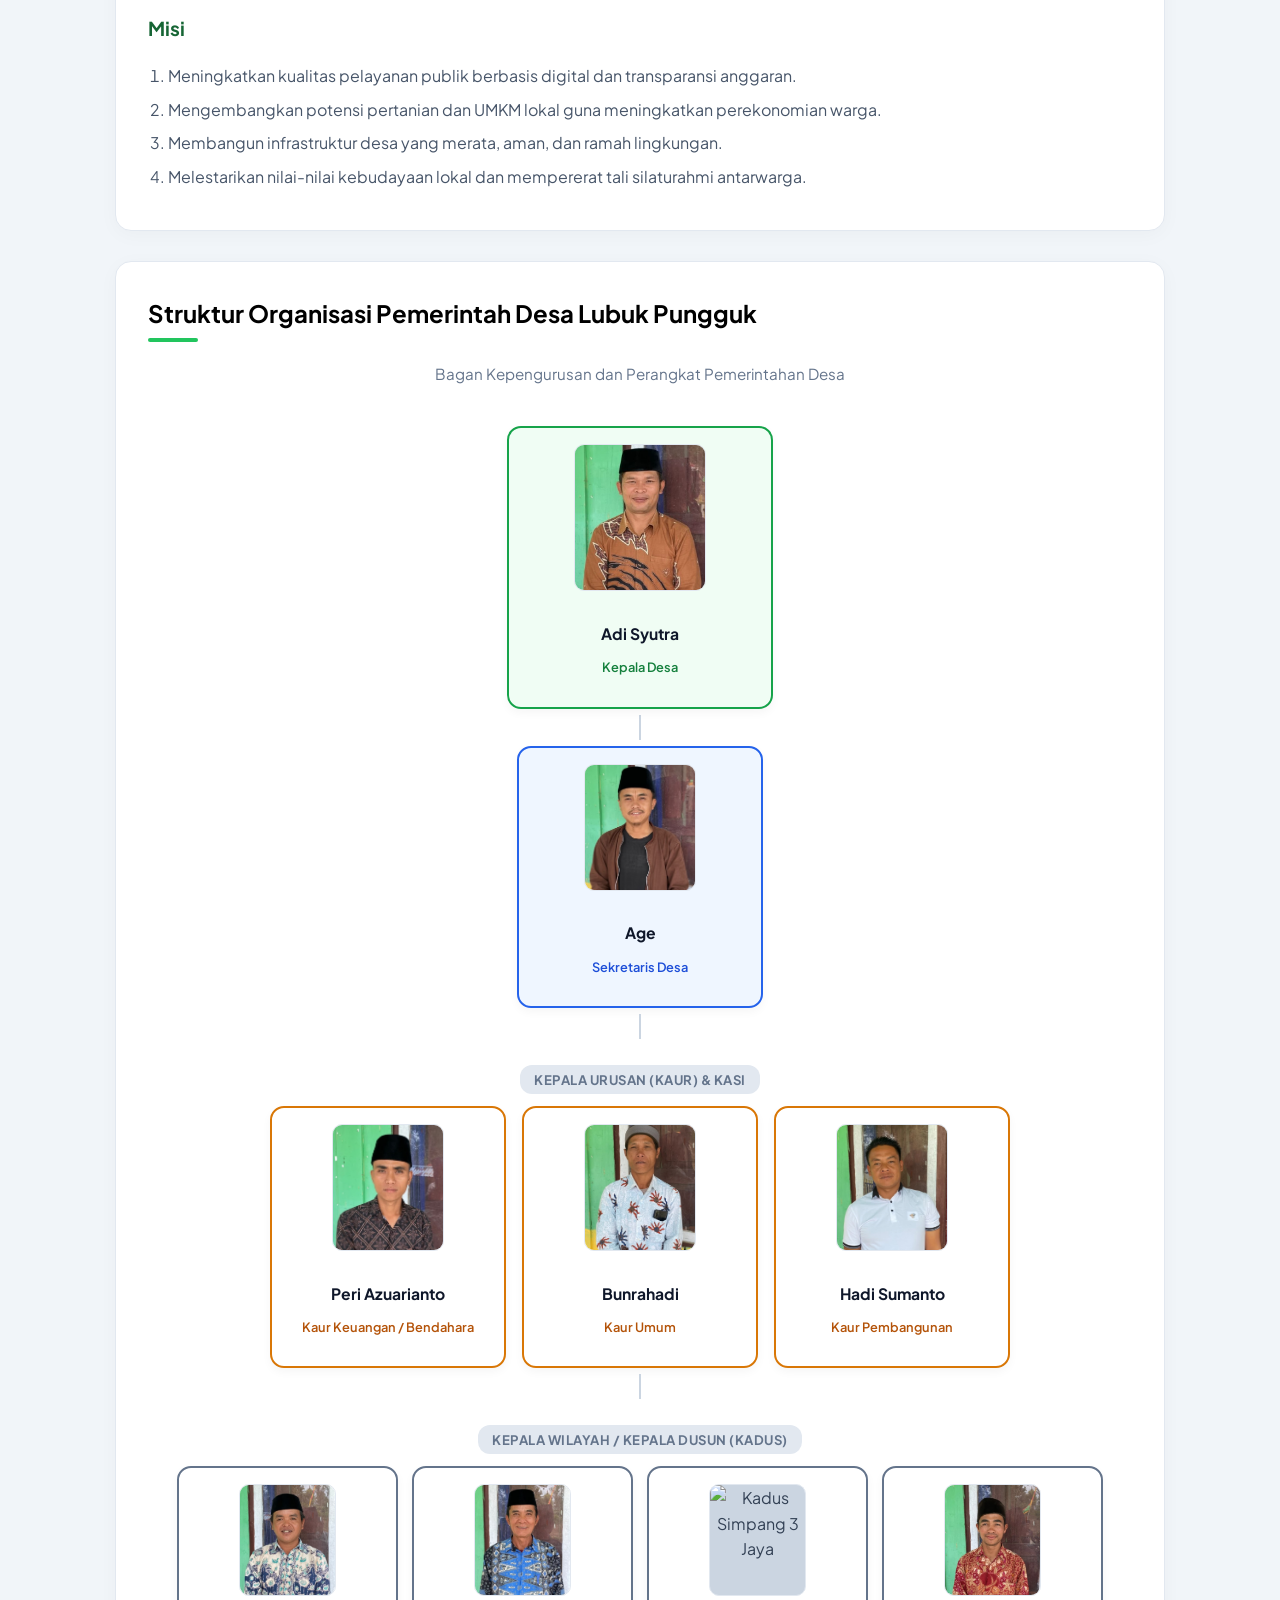
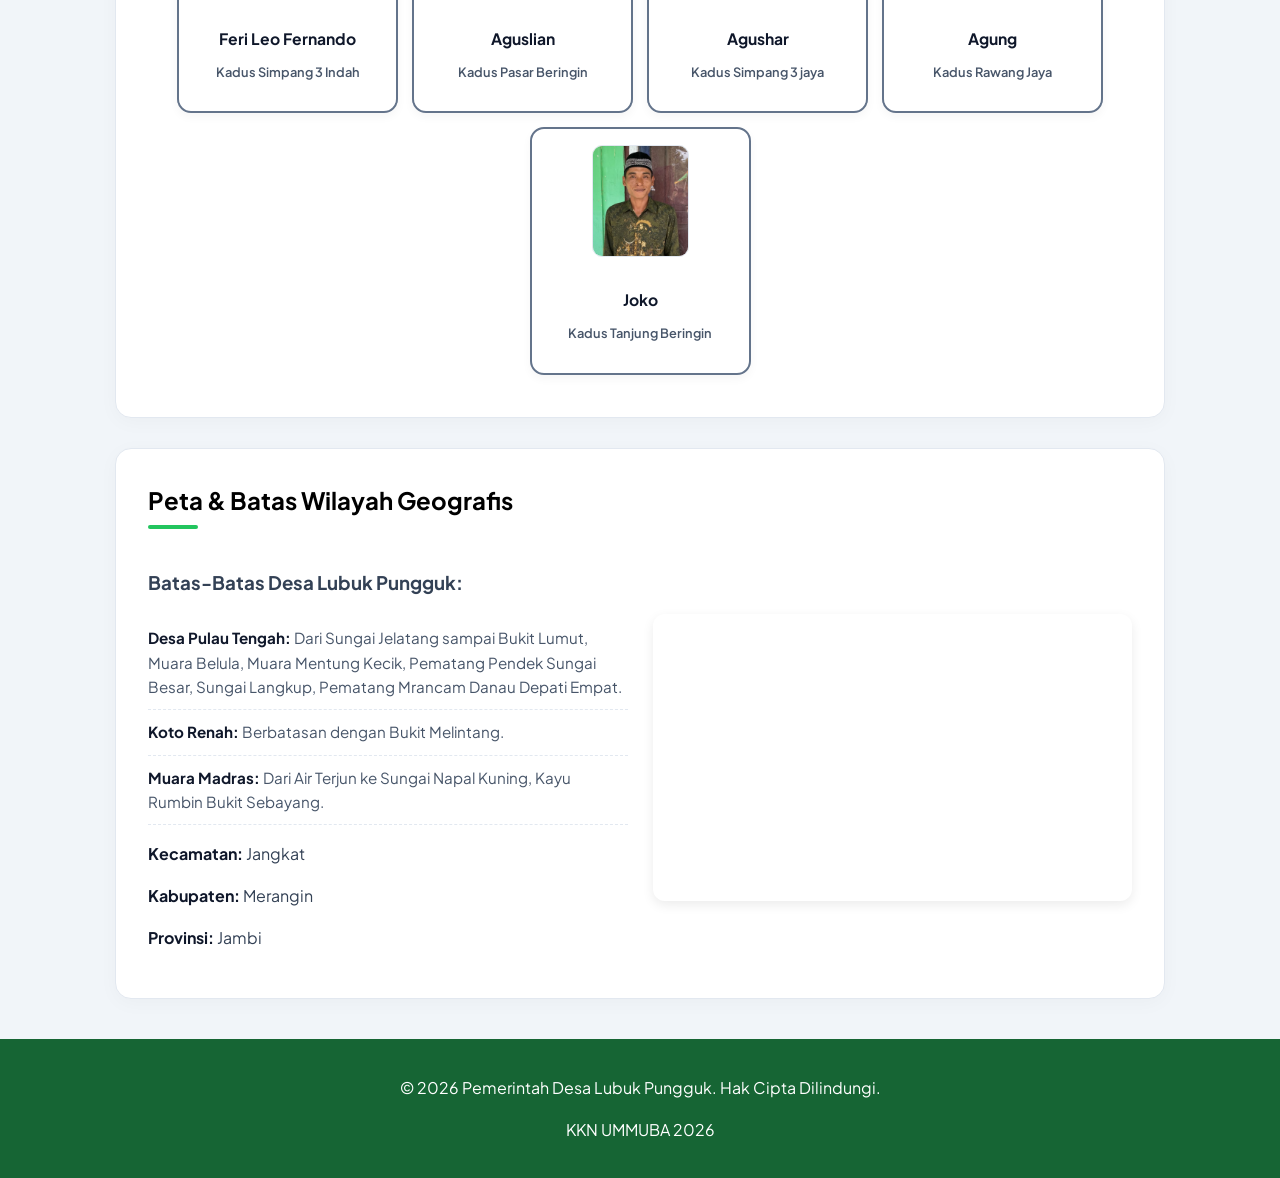
==== commit 1c9d091c: "Update profile.html" ====
--- a/profile.html
+++ b/profile.html
@@ -222,7 +222,7 @@
 
                     <div class="card-organigram kadus">
                         <div class="foto-box">
-                            <img src="kadus simpang 3 Jaya.jpeg" alt="Kadus Simpang Tiga Indah">
+                            <img src="kadus simpang 3 Jaya.jpeg" alt="Kadus Simpang 3 Jaya">
                         </div>
                         <div class="info-box">
                             <h4>Agushar</h4>
@@ -298,4 +298,4 @@
     <script src="script.js"></script>
 </body>
 
-</html>+</html>
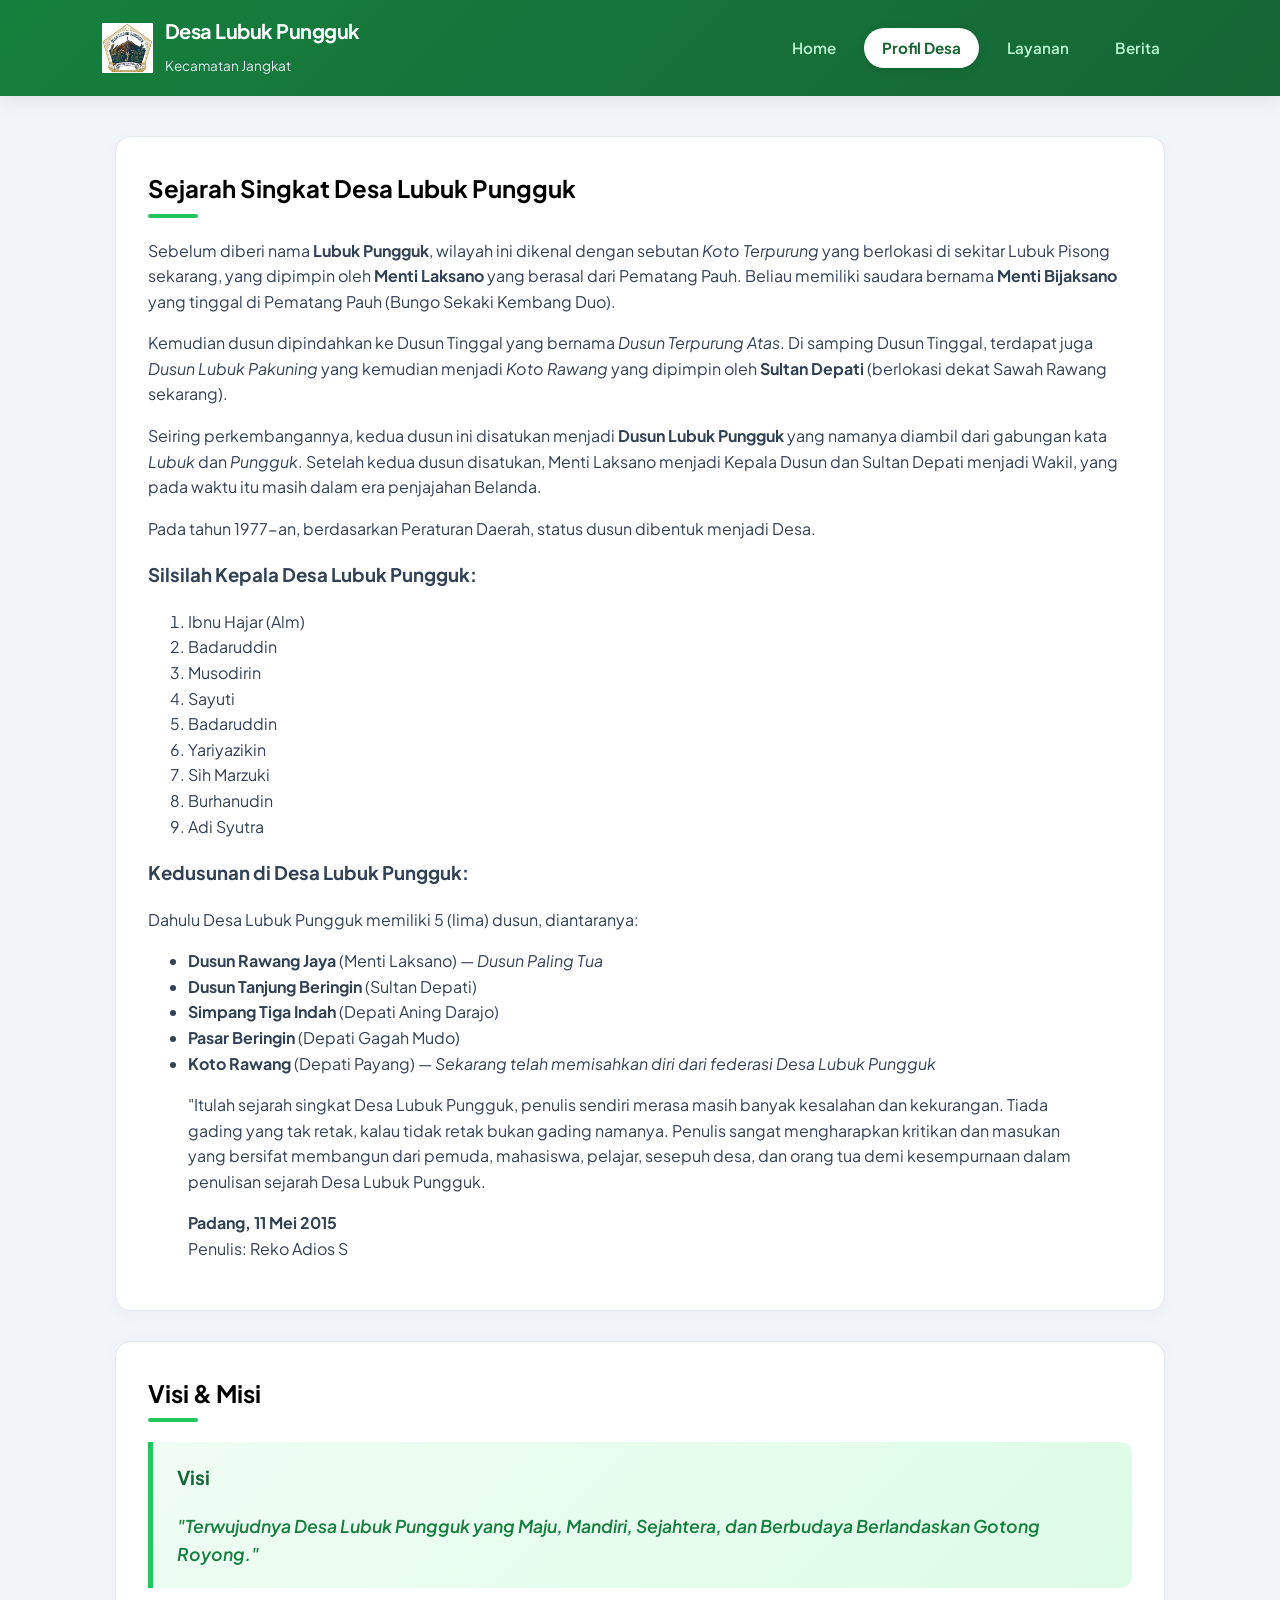
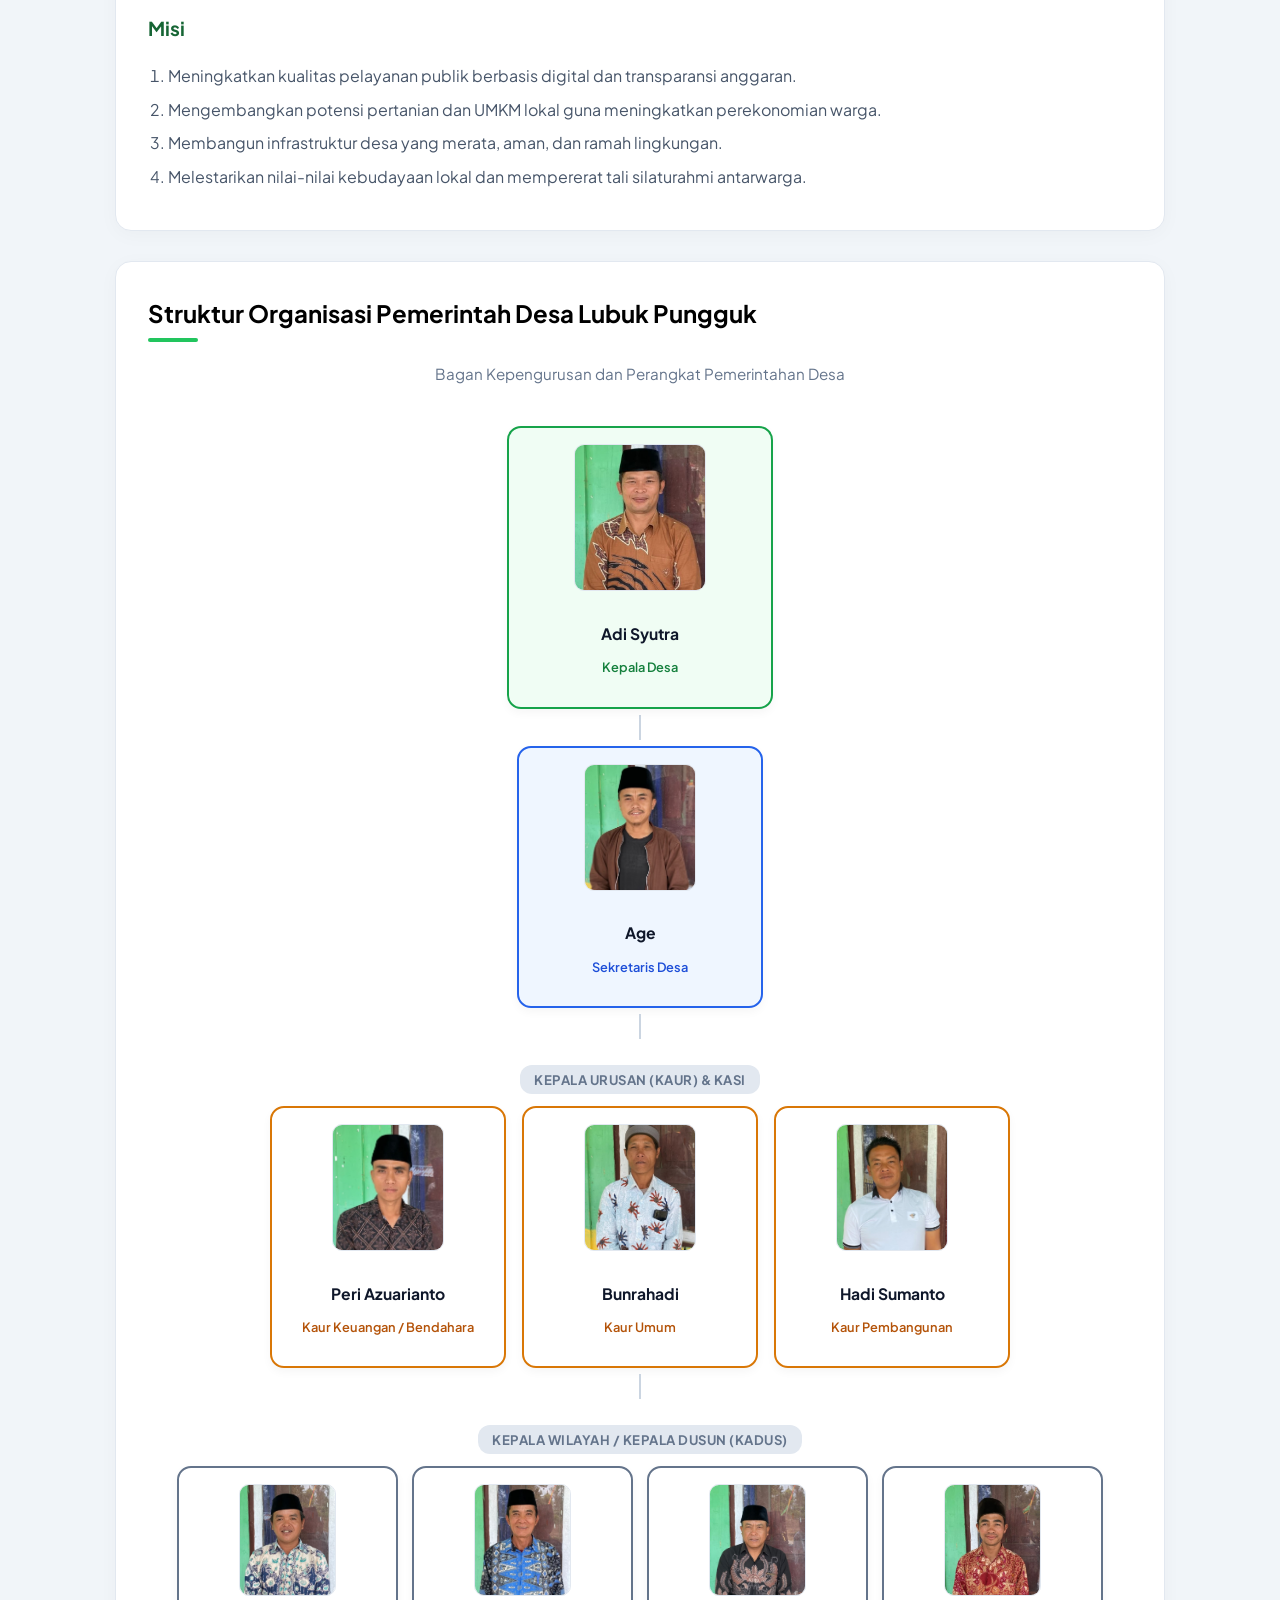
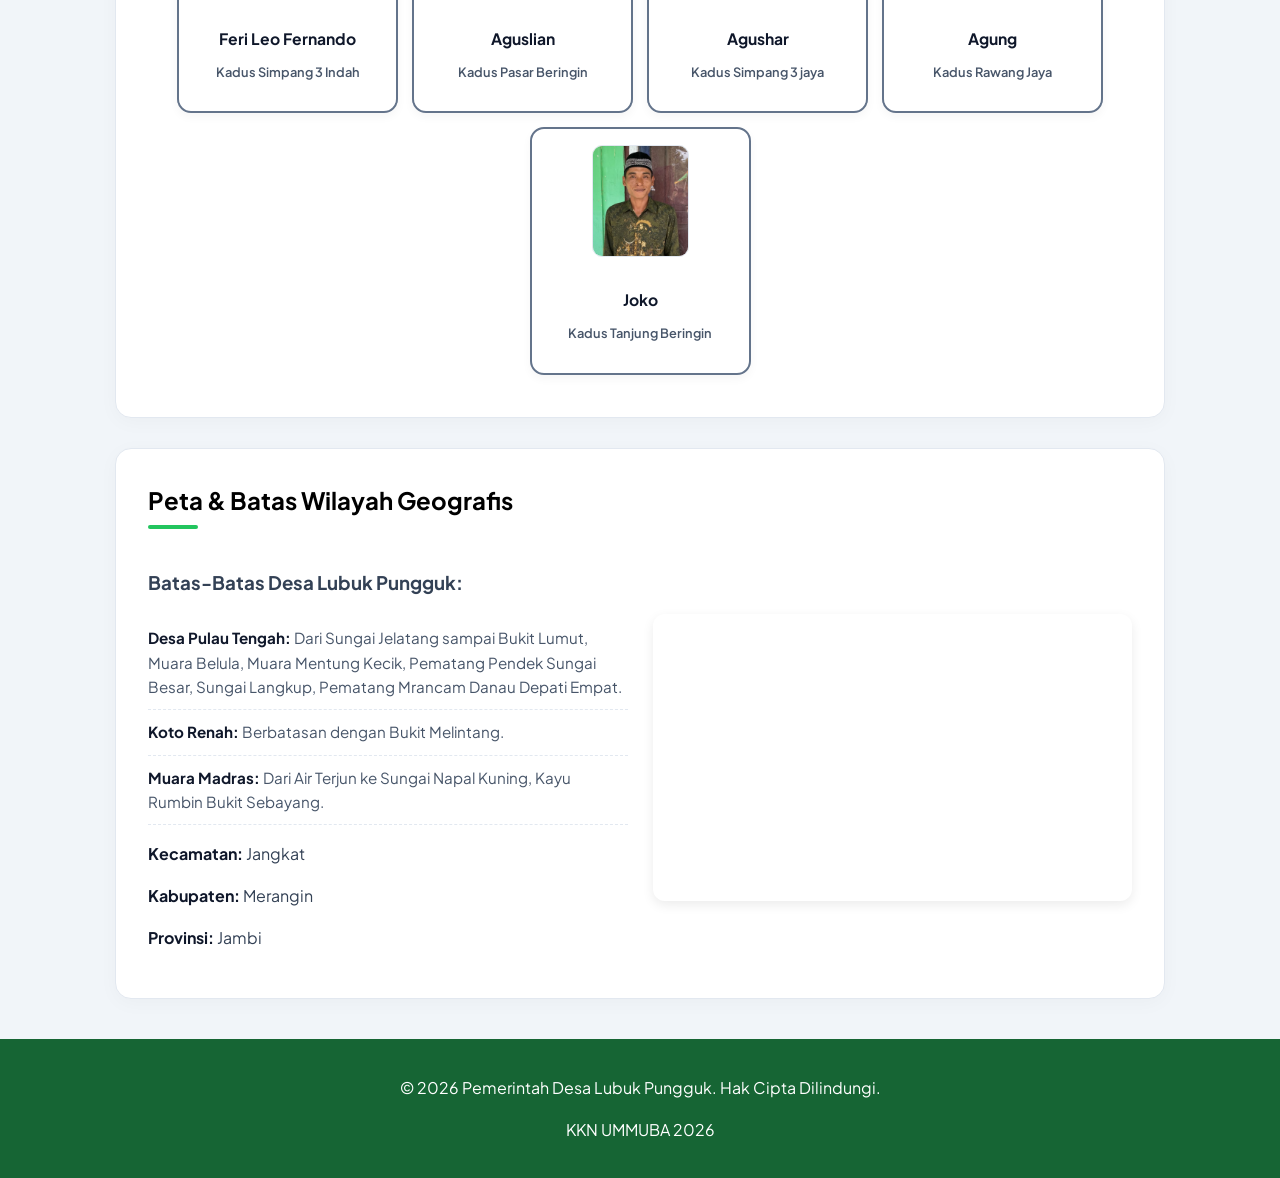
==== commit b837ec4e: "Update profile.html" ====
--- a/profile.html
+++ b/profile.html
@@ -222,7 +222,7 @@
 
                     <div class="card-organigram kadus">
                         <div class="foto-box">
-                            <img src="kadus simpang 3 Jaya.jpeg" alt="Kadus Simpang 3 Jaya">
+                            <img src="kadus simpang 3 jaya.jpeg" alt="Kadus Simpang 3 Jaya">
                         </div>
                         <div class="info-box">
                             <h4>Agushar</h4>
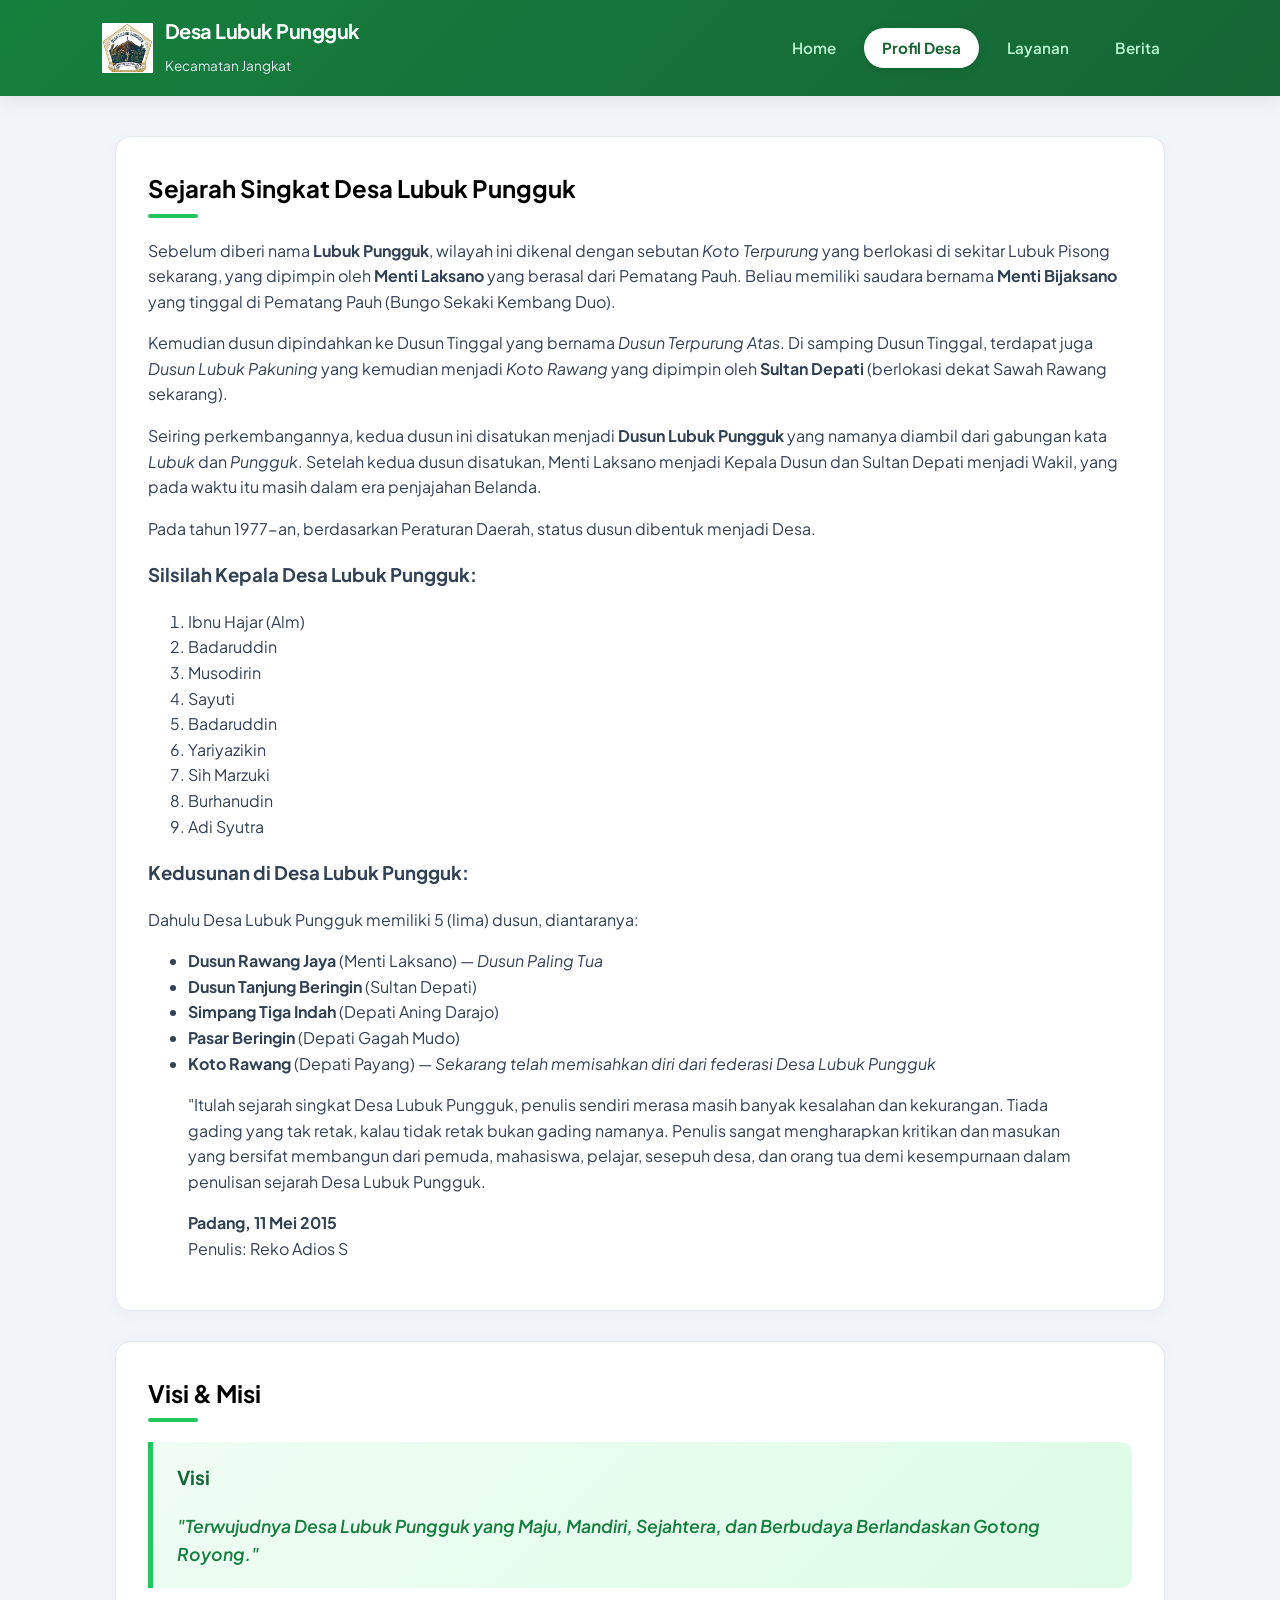
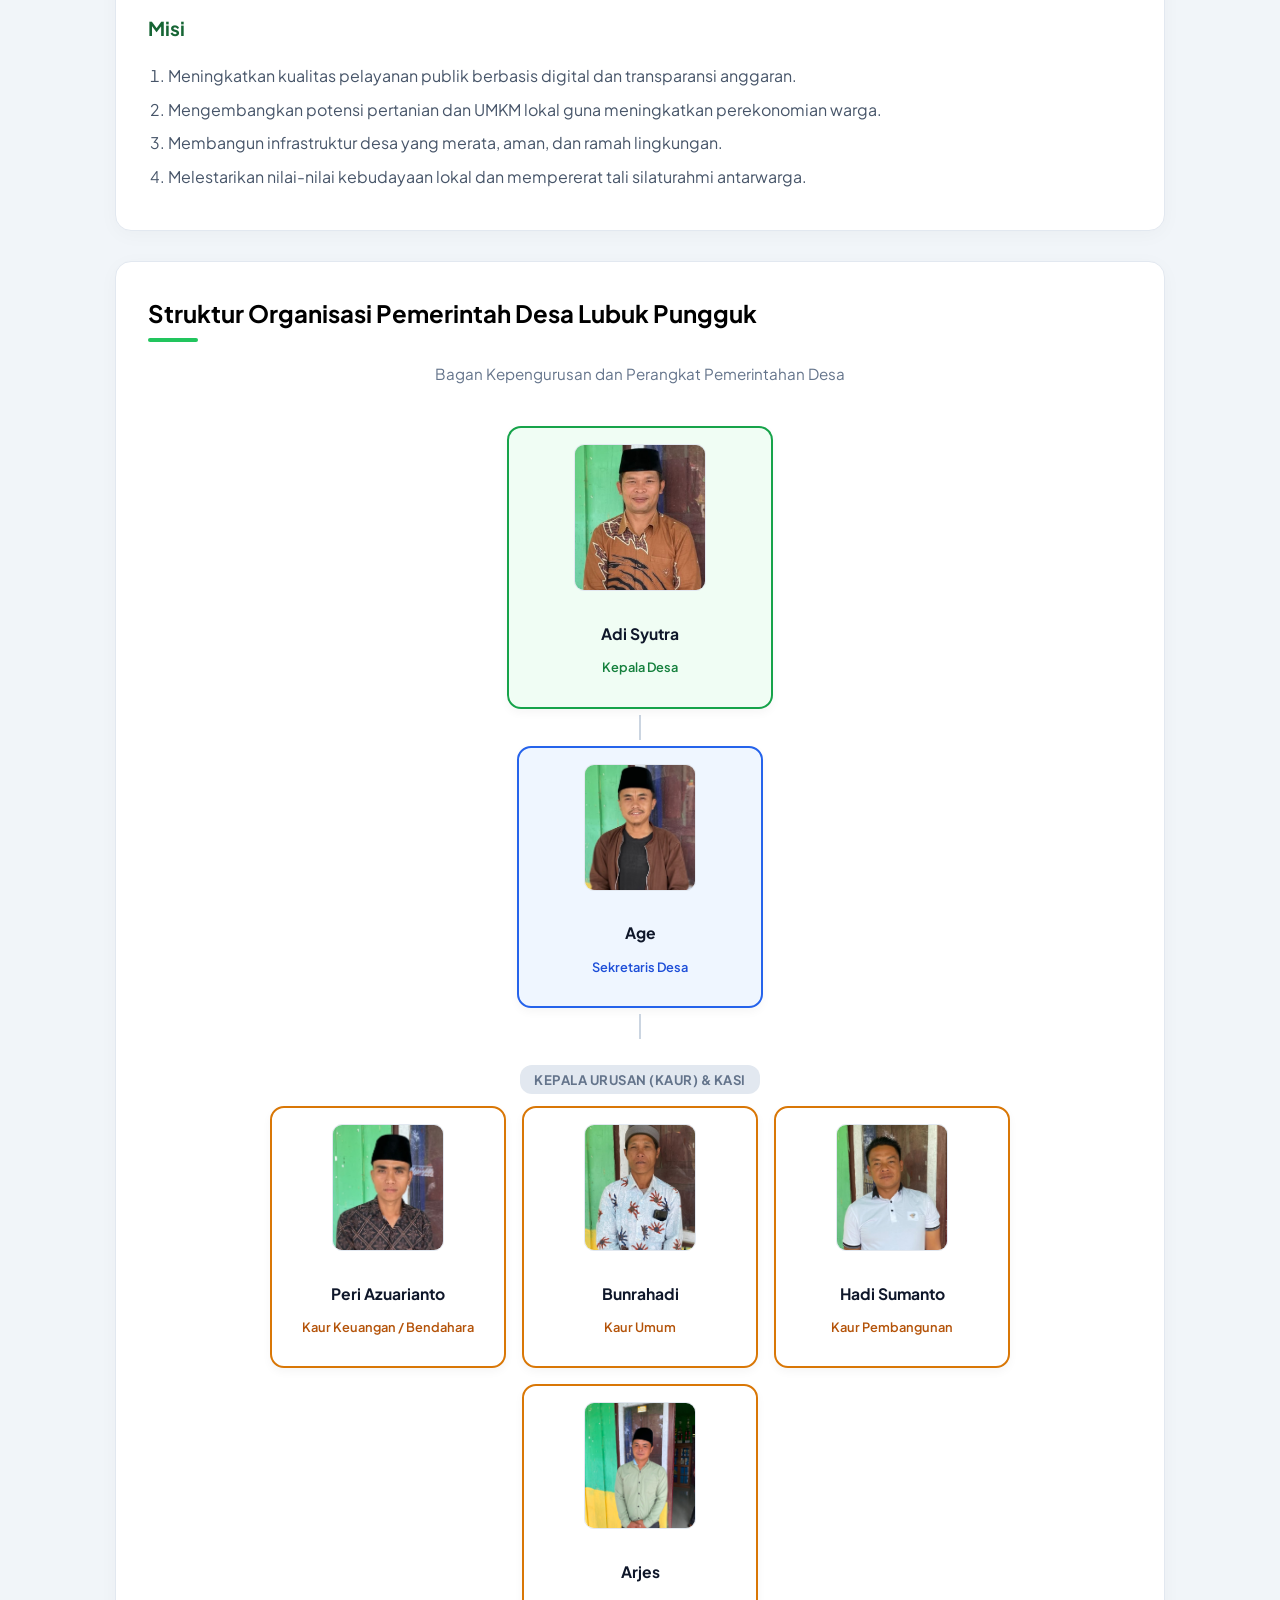
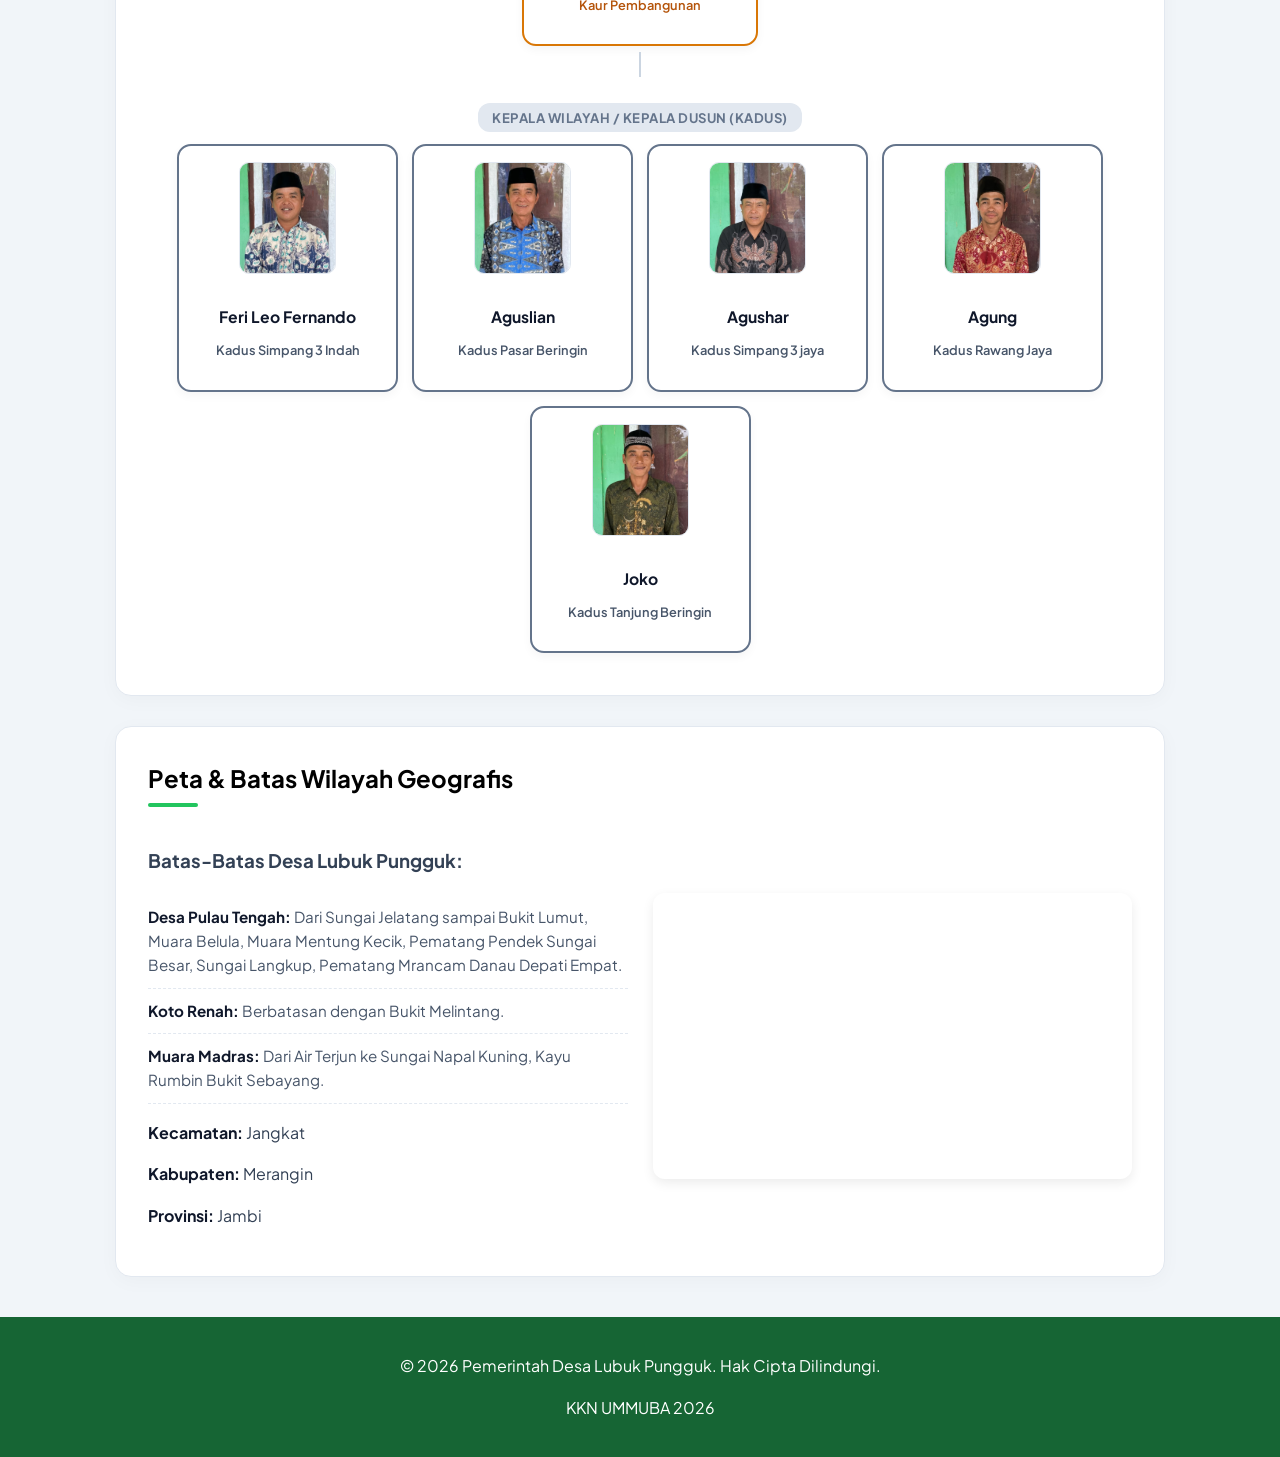
==== commit 67111002: "Update profile.html" ====
--- a/profile.html
+++ b/profile.html
@@ -176,7 +176,7 @@
 
                     <div class="card-organigram kaur">
                         <div class="foto-box">
-                            <img src="Kaur umum.jpeg" alt="Foto Kaur Perencanaan">
+                            <img src="Kaur umum.jpeg" alt="Foto Kaur Umum">
                         </div>
                         <div class="info-box">
                             <h4>Bunrahadi</h4>
@@ -186,10 +186,20 @@
 
                     <div class="card-organigram kaur">
                         <div class="foto-box">
-                            <img src="Kaur pembangunan.jpeg" alt="Foto Kasi Pemerintahan">
+                            <img src="Kaur pembangunan.jpeg" alt="Foto Kasi Pembangunan">
                         </div>
                         <div class="info-box">
                             <h4>Hadi Sumanto</h4>
+                            <p class="jabatan">Kaur Pembangunan</p>
+                        </div>
+                    </div>
+
+                    <div class="card-organigram kaur">
+                        <div class="foto-box">
+                            <img src="Kaur pemerintahan.jpeg" alt="Foto Kasi Pemerintahan">
+                        </div>
+                        <div class="info-box">
+                            <h4>Arjes</h4>
                             <p class="jabatan">Kaur Pembangunan</p>
                         </div>
                     </div>
@@ -222,7 +232,7 @@
 
                     <div class="card-organigram kadus">
                         <div class="foto-box">
-                            <img src="kadus simpang 3 jaya.jpeg" alt="Kadus Simpang 3 Jaya">
+                            <img src="kadus simpang 3 jaya.jpeg" alt="Kadus Simpang 3 jaya">
                         </div>
                         <div class="info-box">
                             <h4>Agushar</h4>
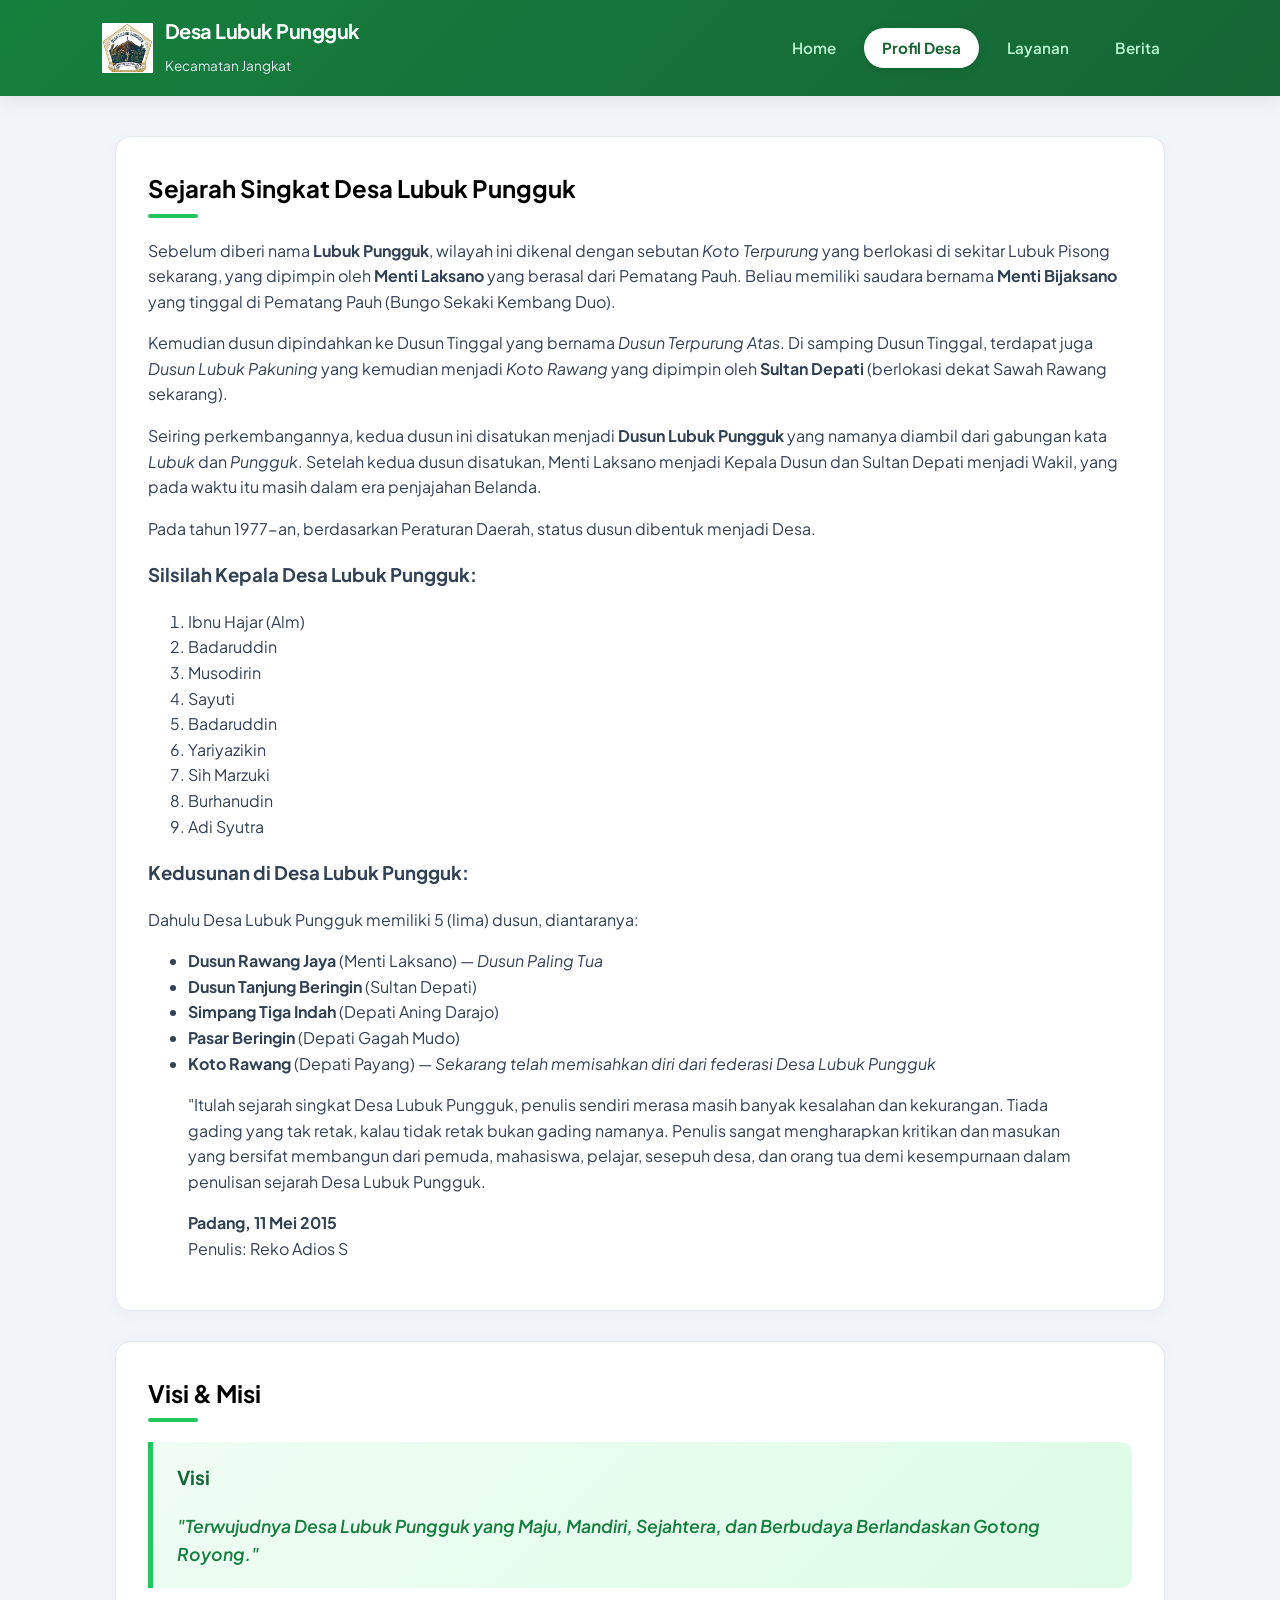
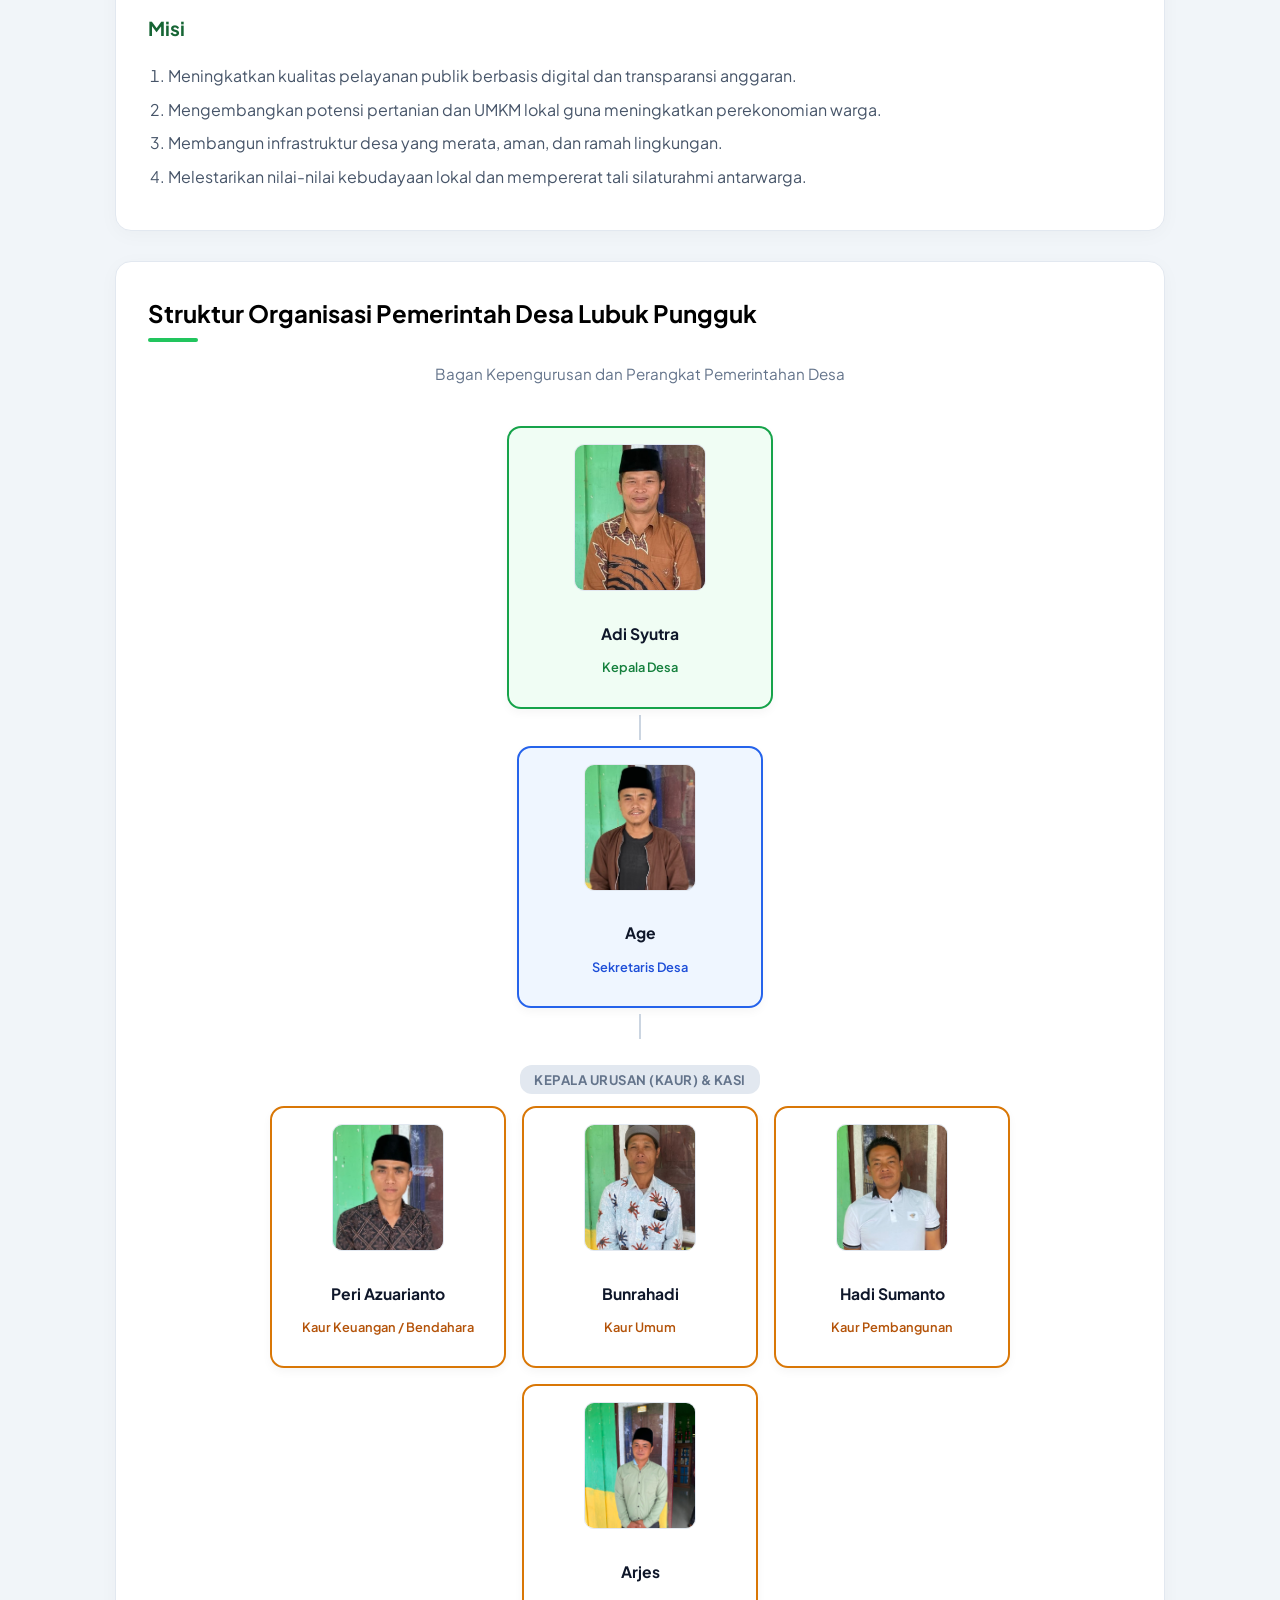
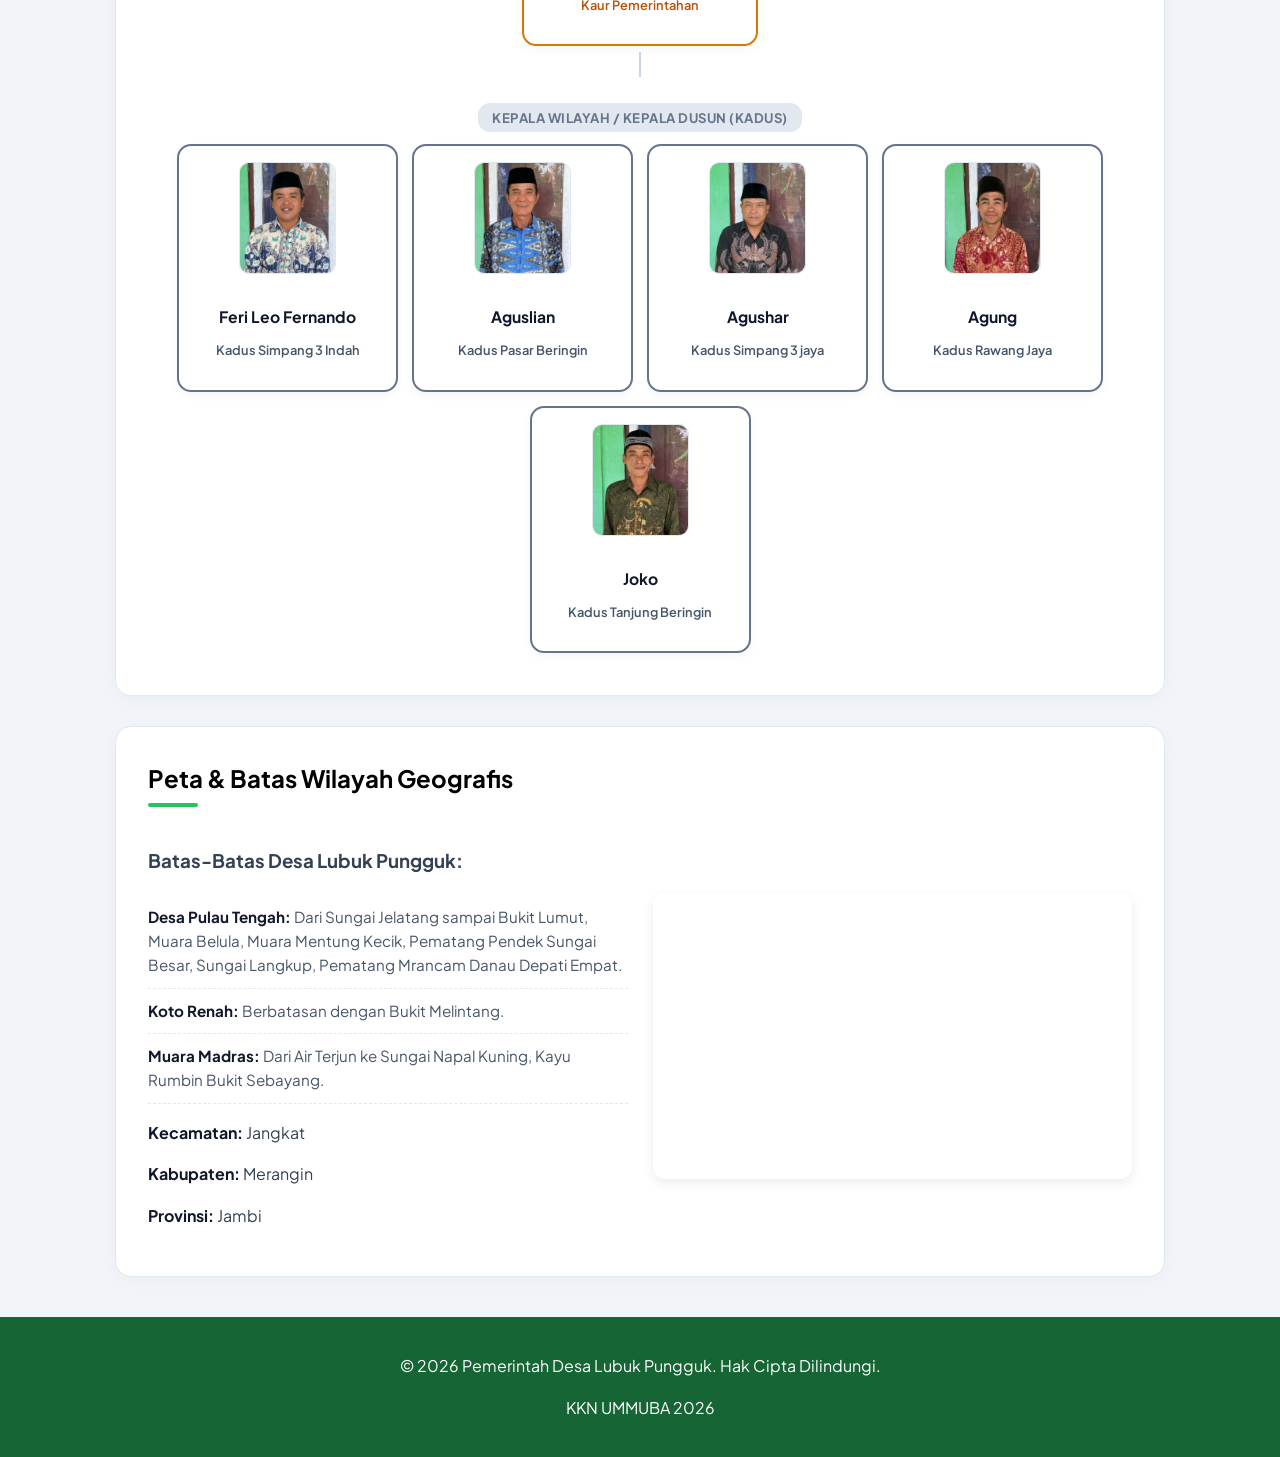
==== commit 4d3077fd: "Update profile.html" ====
--- a/profile.html
+++ b/profile.html
@@ -200,7 +200,7 @@
                         </div>
                         <div class="info-box">
                             <h4>Arjes</h4>
-                            <p class="jabatan">Kaur Pembangunan</p>
+                            <p class="jabatan">Kaur Pemerintahan</p>
                         </div>
                     </div>
                 </div>
